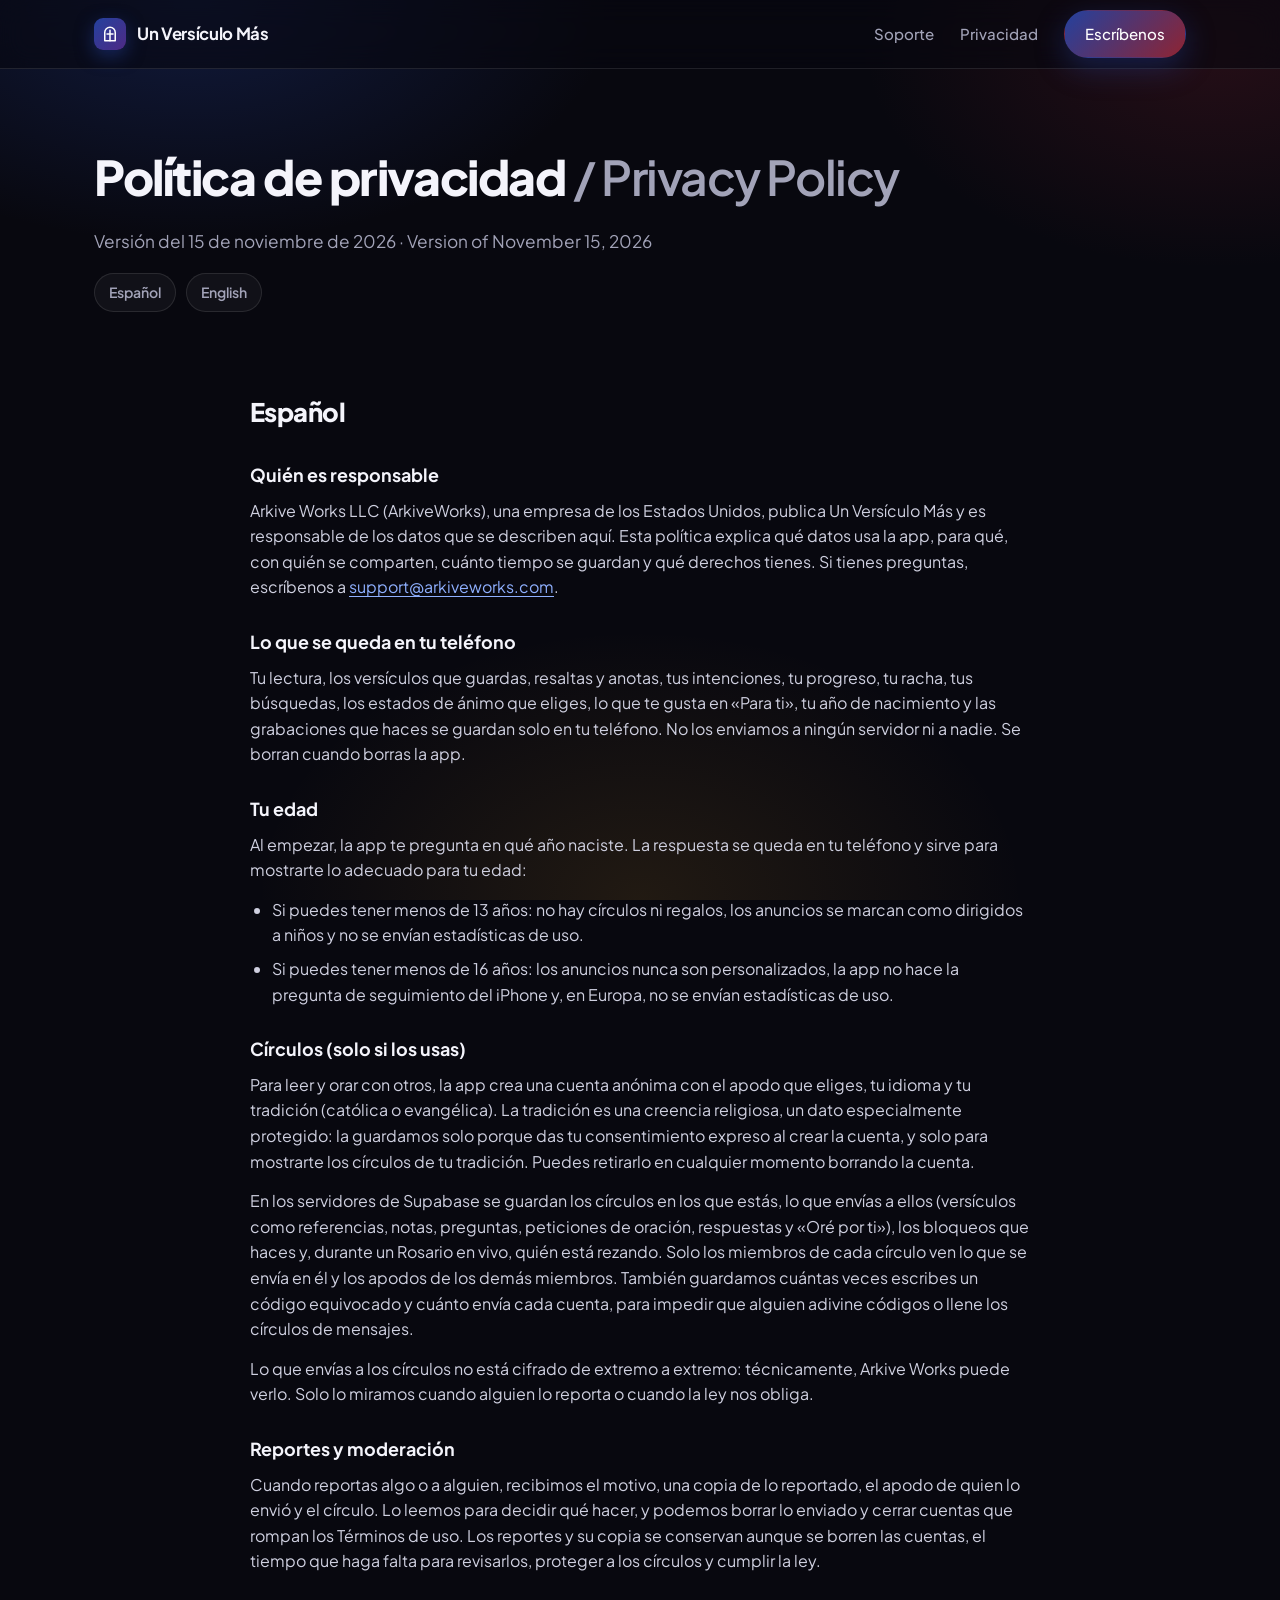
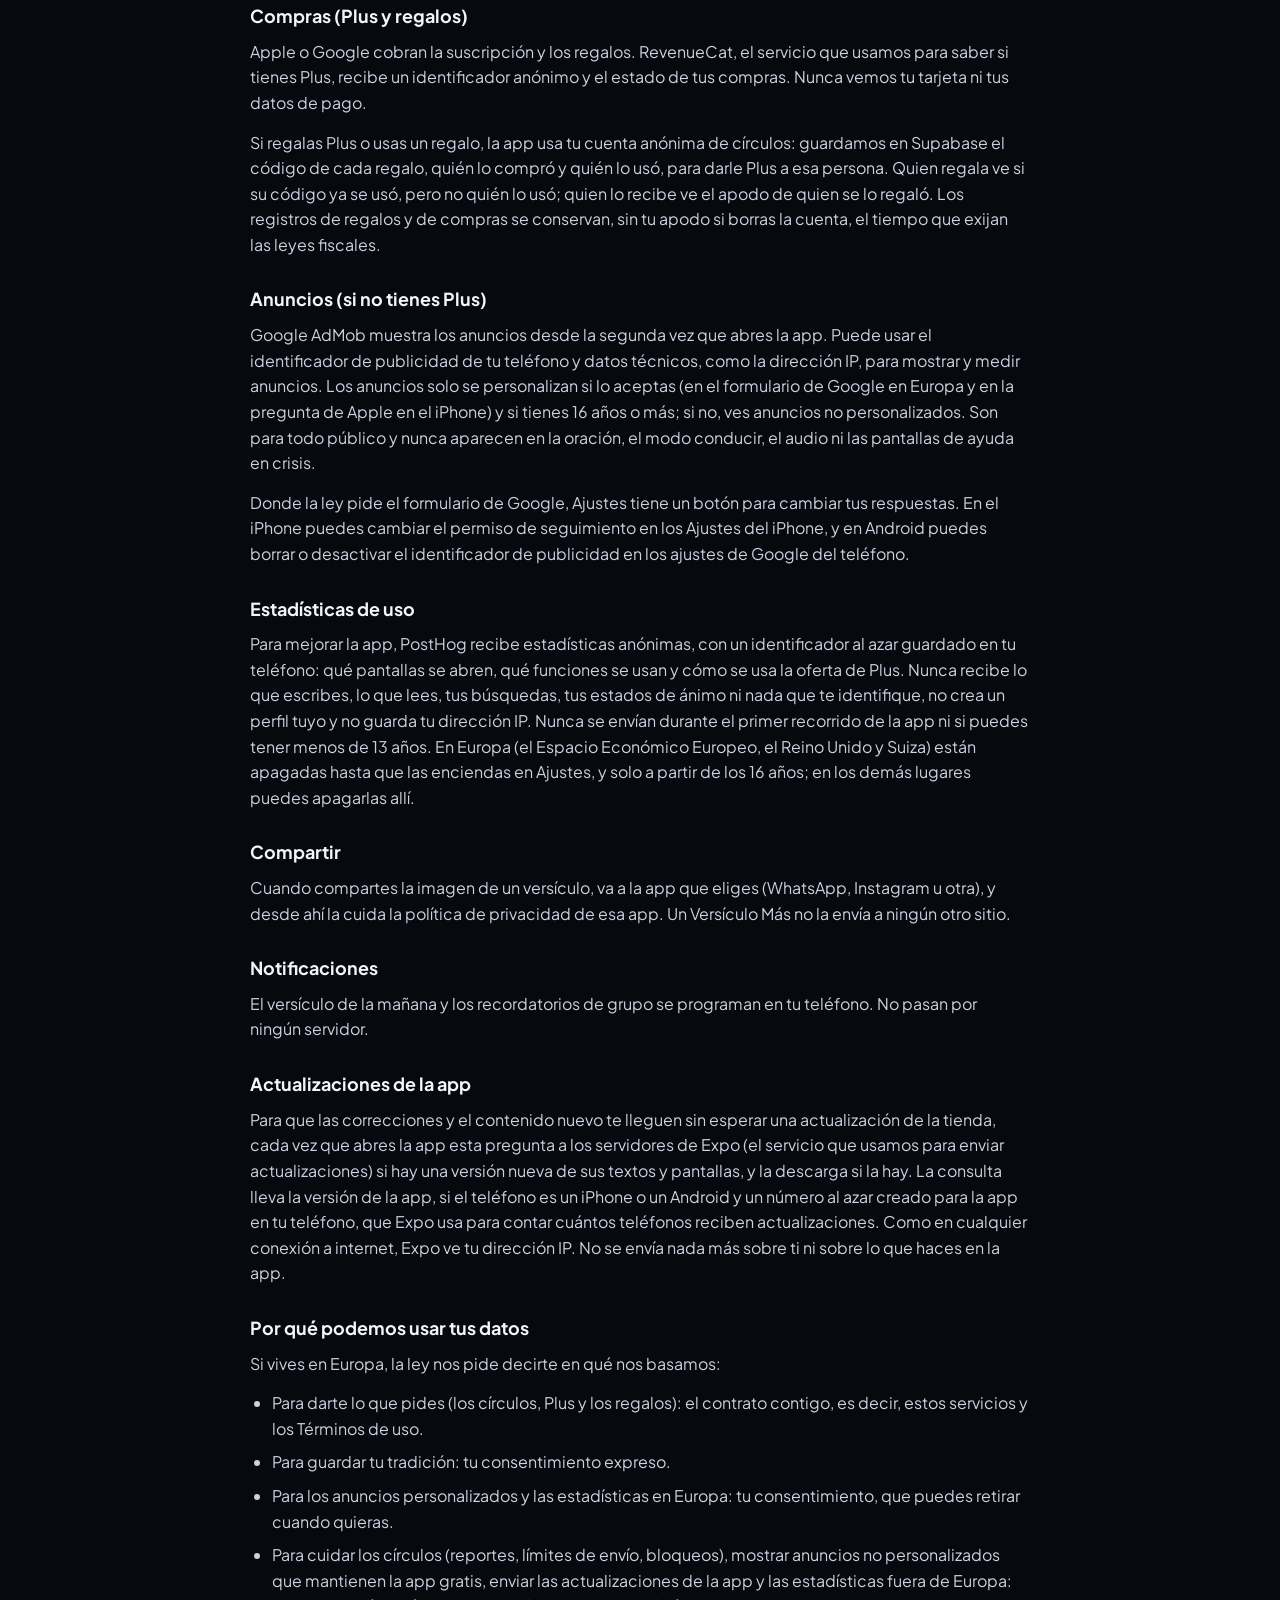
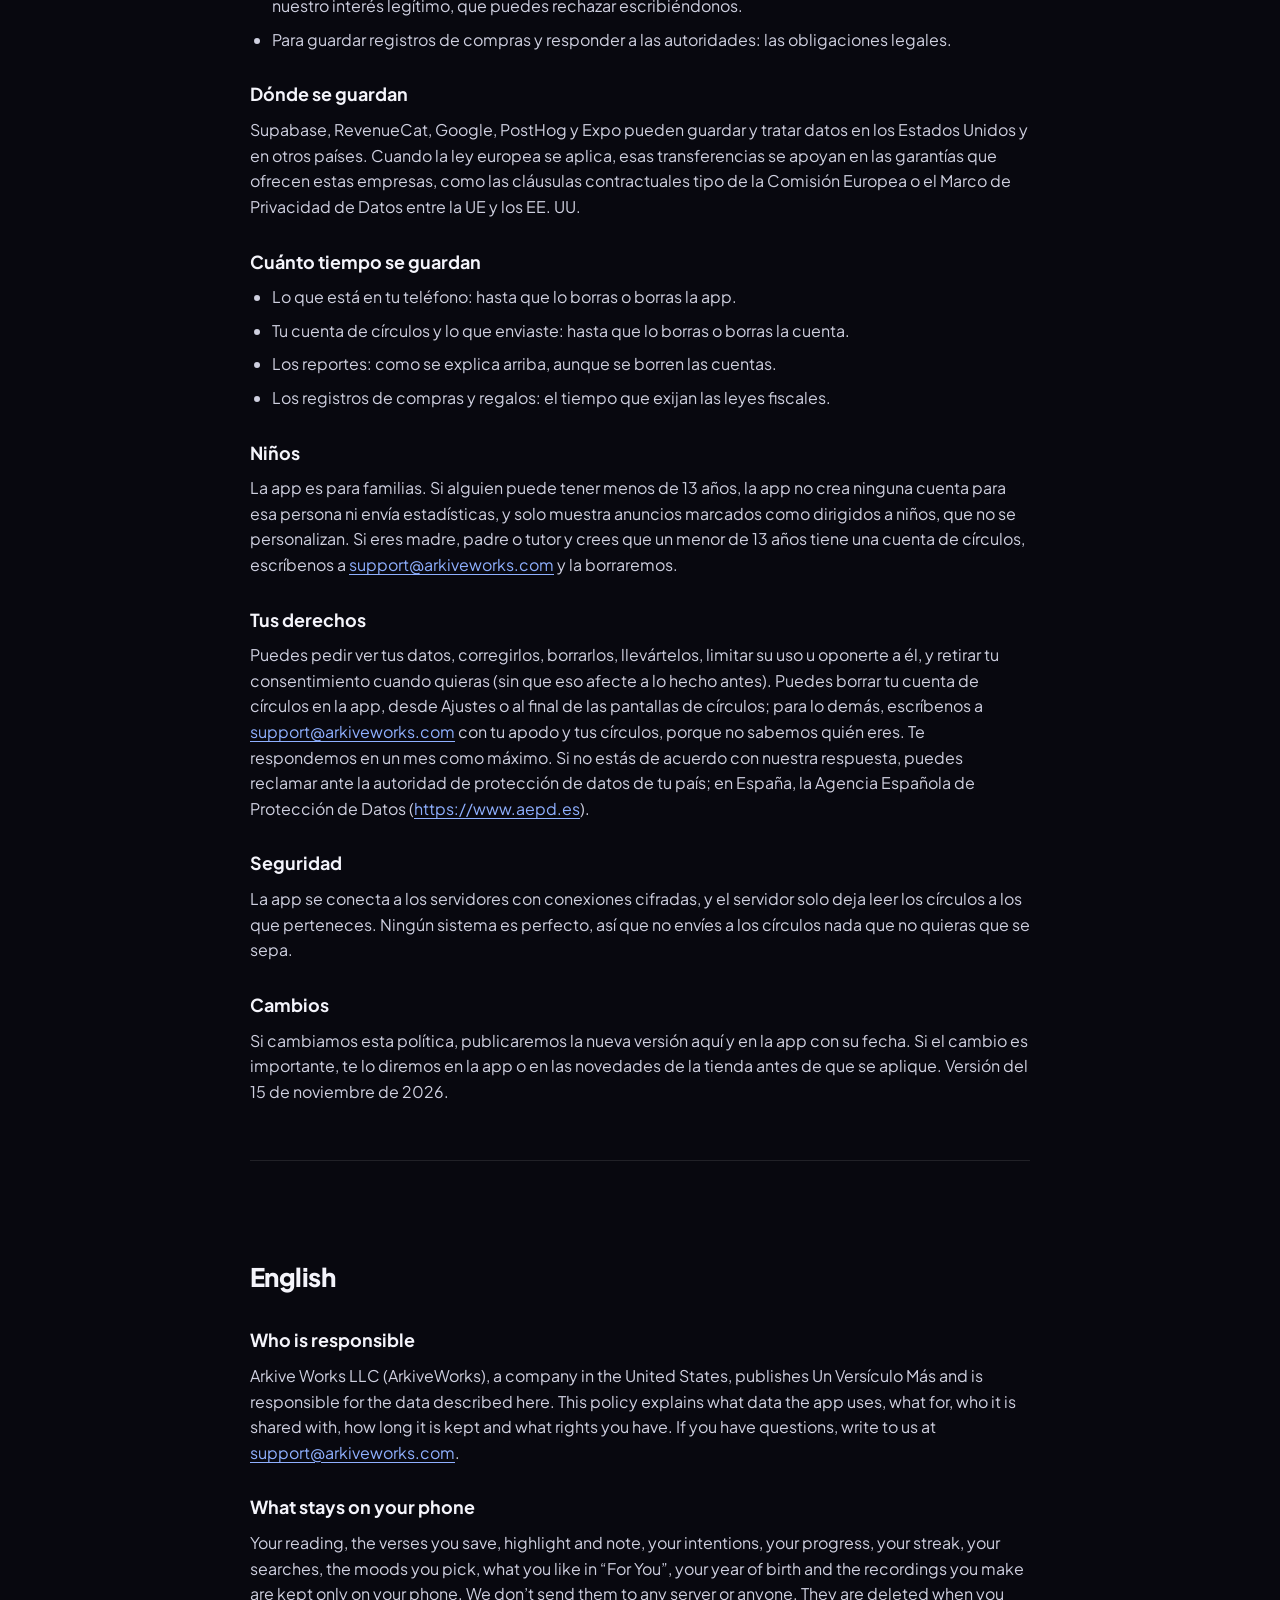
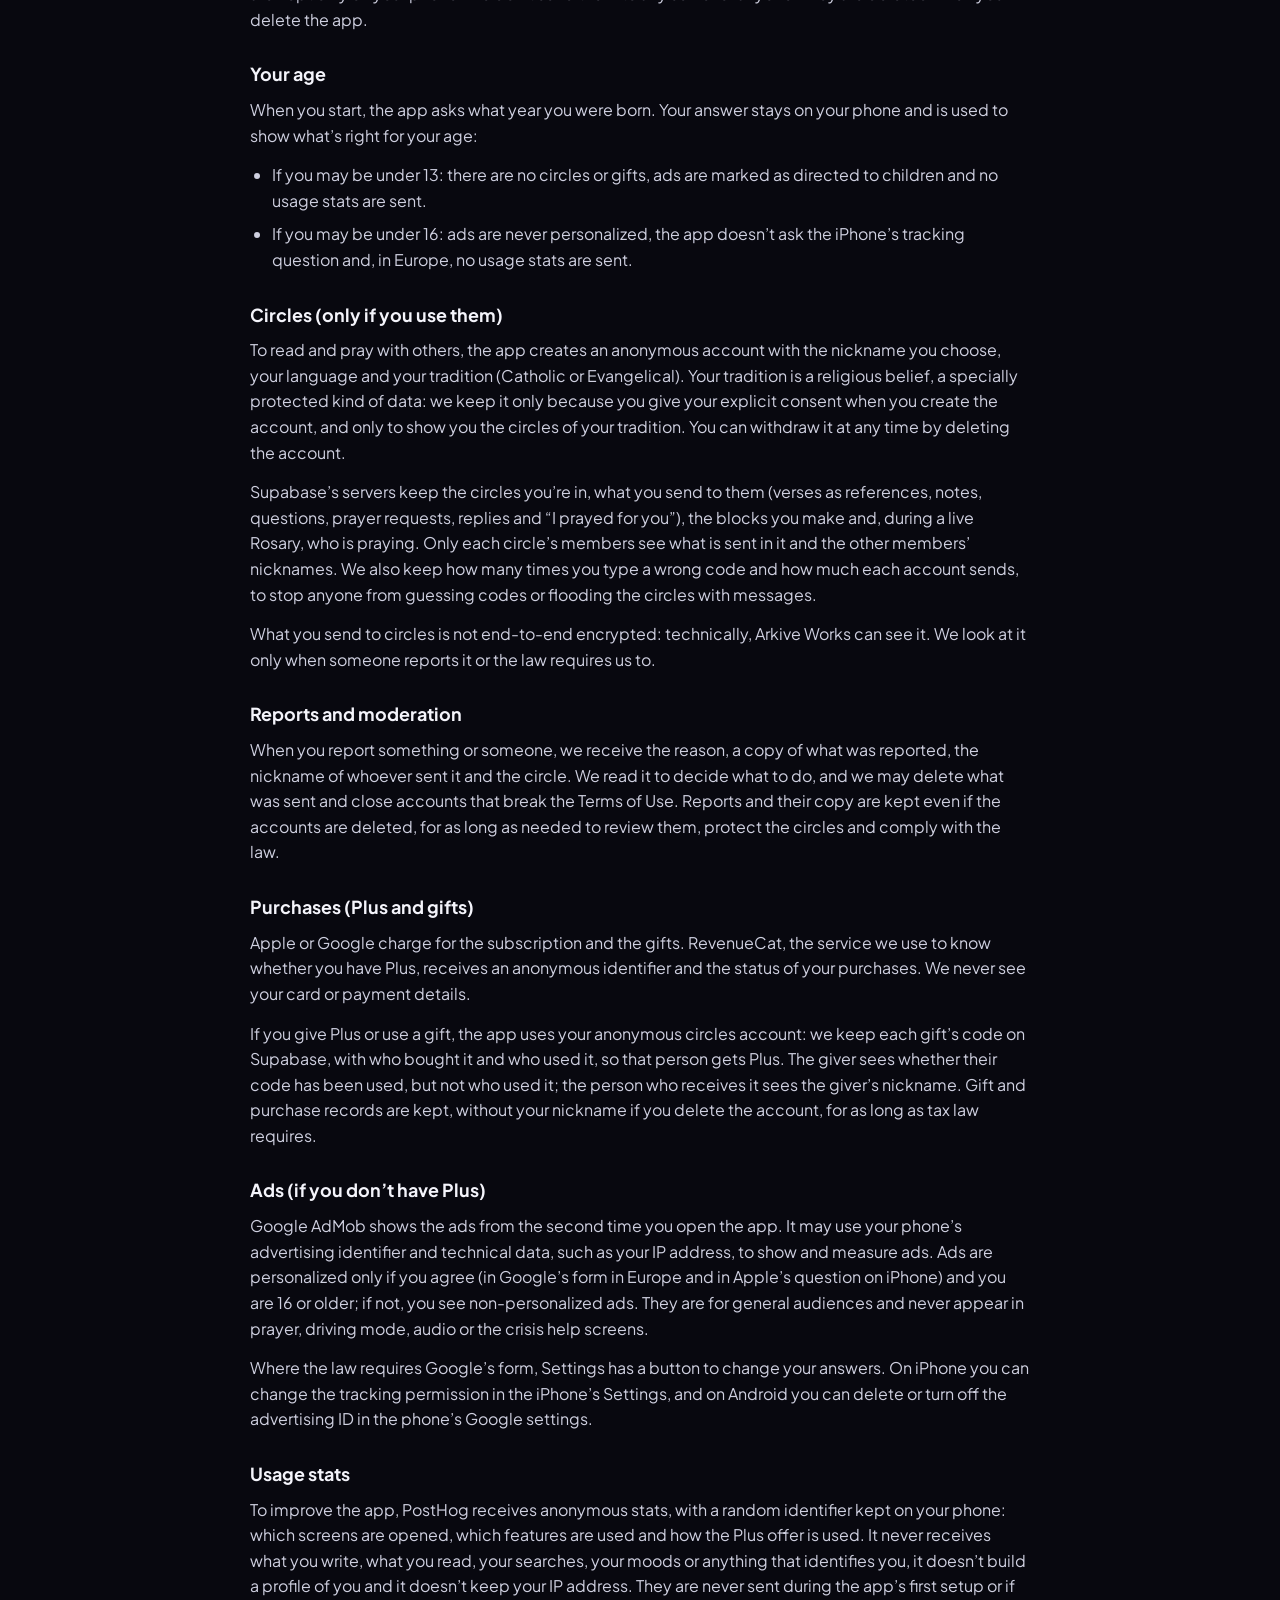
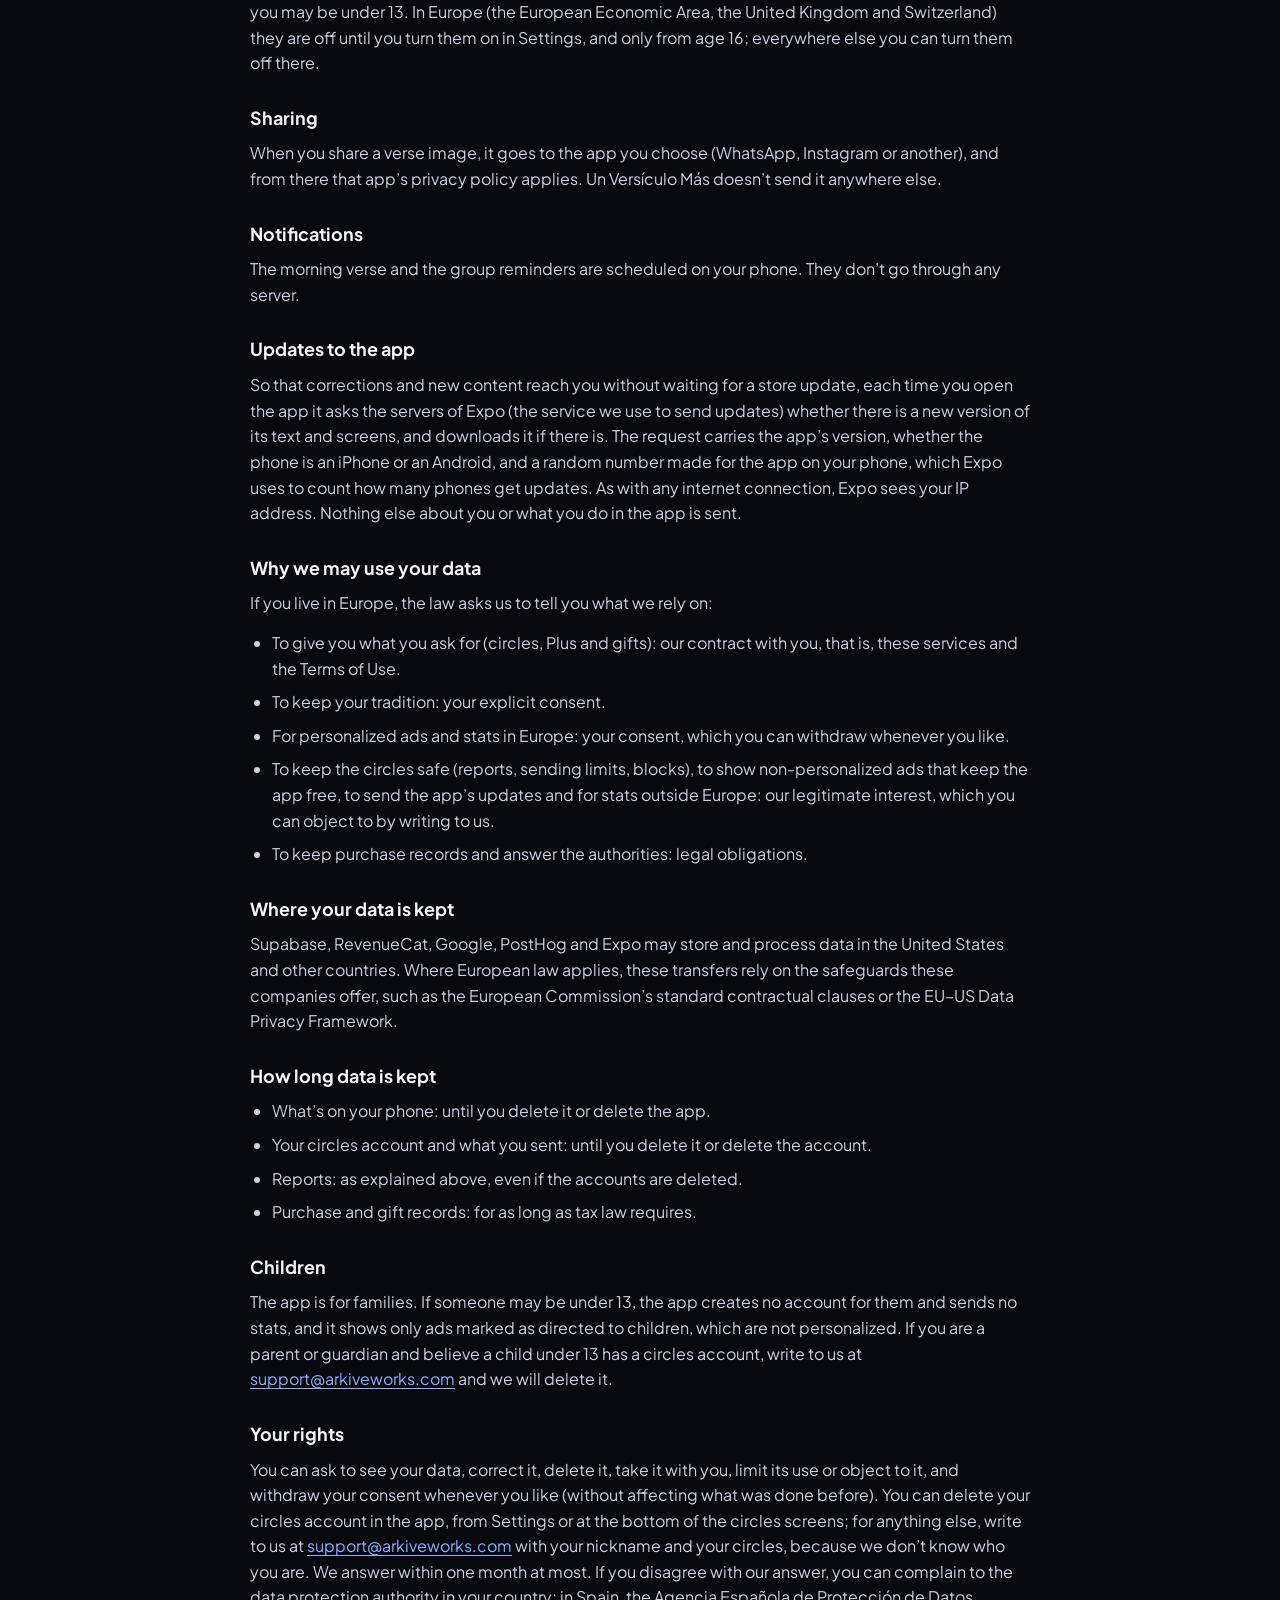
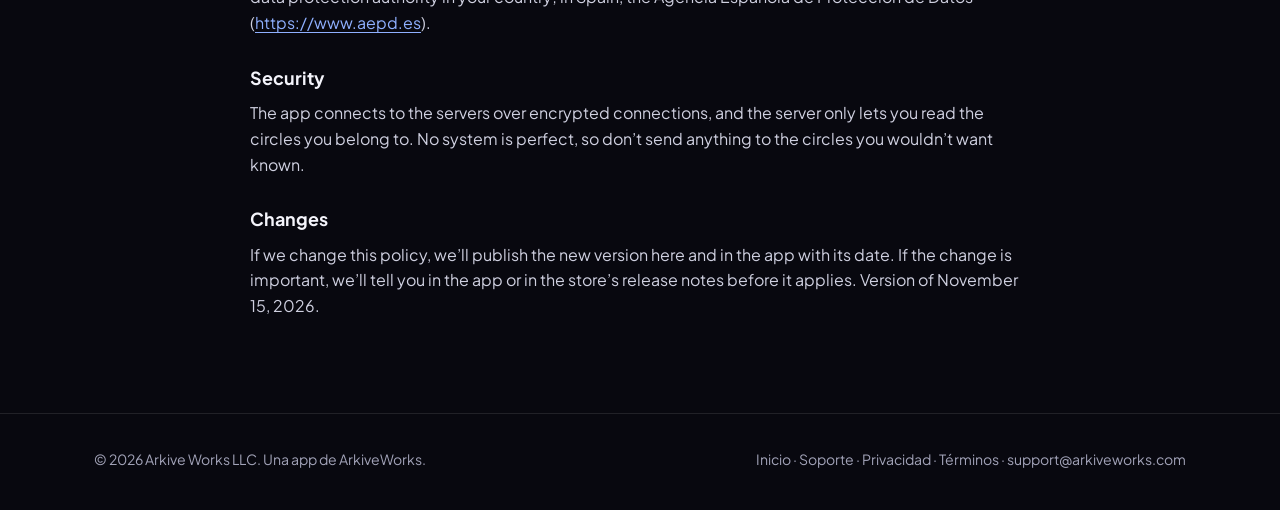
==== biblia/privacy.html @ 76f2a045 "Add the app's privacy policy, terms of use and support pages Co-Authored-By: Claude Opus 5.5 <norepl" ====
<!DOCTYPE html>
<!-- Made by `npm run legal` from content/privacy.json: change that file, not this one. -->
<html lang="es">
<head>
<meta charset="UTF-8">
<meta name="viewport" content="width=device-width, initial-scale=1.0">
<title>Política de privacidad — Un Versículo Más</title>
<meta name="description" content="Política de privacidad de Un Versículo Más / Privacy Policy for Un Versículo Más.">
<link rel="stylesheet" href="style.css">
</head>
<body>
<nav class="nav">
  <div class="container nav-inner">
    <a class="brand" href="index.html"><span class="logo"><svg viewBox="0 0 24 24" fill="none" stroke="#fff" stroke-width="2" stroke-linecap="round" stroke-linejoin="round" aria-hidden="true"><path d="M5 21V10a7 7 0 0 1 14 0v11z"/><path d="M12 7v14M8 12h8"/></svg></span> Un Versículo Más</a>
    <div class="nav-links">
      <a href="support.html">Soporte</a>
      <a href="privacy.html">Privacidad</a>
      <a class="btn btn-primary" href="mailto:support@arkiveworks.com">Escríbenos</a>
    </div>
  </div>
</nav>

<header class="page-hero">
  <div class="container">
    <h1>Política de privacidad <span style="color:var(--muted);font-weight:600" lang="en">/ Privacy Policy</span></h1>
    <p>Versión del 15 de noviembre de 2026 · <span lang="en">Version of November 15, 2026</span></p>
    <div class="lang-switch"><a href="#es">Español</a><a href="#en">English</a></div>
  </div>
</header>

<main class="container">
  <article class="prose" lang="es">
    <h2 id="es">Español</h2>

    <h3>Quién es responsable</h3>
    <p>Arkive Works LLC (ArkiveWorks), una empresa de los Estados Unidos, publica Un Versículo Más y es responsable de los datos que se describen aquí. Esta política explica qué datos usa la app, para qué, con quién se comparten, cuánto tiempo se guardan y qué derechos tienes. Si tienes preguntas, escríbenos a <a href="mailto:support@arkiveworks.com">support@arkiveworks.com</a>.</p>

    <h3>Lo que se queda en tu teléfono</h3>
    <p>Tu lectura, los versículos que guardas, resaltas y anotas, tus intenciones, tu progreso, tu racha, tus búsquedas, los estados de ánimo que eliges, lo que te gusta en «Para ti», tu año de nacimiento y las grabaciones que haces se guardan solo en tu teléfono. No los enviamos a ningún servidor ni a nadie. Se borran cuando borras la app.</p>

    <h3>Tu edad</h3>
    <p>Al empezar, la app te pregunta en qué año naciste. La respuesta se queda en tu teléfono y sirve para mostrarte lo adecuado para tu edad:</p>
    <ul>
      <li>Si puedes tener menos de 13 años: no hay círculos ni regalos, los anuncios se marcan como dirigidos a niños y no se envían estadísticas de uso.</li>
      <li>Si puedes tener menos de 16 años: los anuncios nunca son personalizados, la app no hace la pregunta de seguimiento del iPhone y, en Europa, no se envían estadísticas de uso.</li>
    </ul>

    <h3>Círculos (solo si los usas)</h3>
    <p>Para leer y orar con otros, la app crea una cuenta anónima con el apodo que eliges, tu idioma y tu tradición (católica o evangélica). La tradición es una creencia religiosa, un dato especialmente protegido: la guardamos solo porque das tu consentimiento expreso al crear la cuenta, y solo para mostrarte los círculos de tu tradición. Puedes retirarlo en cualquier momento borrando la cuenta.</p>
    <p>En los servidores de Supabase se guardan los círculos en los que estás, lo que envías a ellos (versículos como referencias, notas, preguntas, peticiones de oración, respuestas y «Oré por ti»), los bloqueos que haces y, durante un Rosario en vivo, quién está rezando. Solo los miembros de cada círculo ven lo que se envía en él y los apodos de los demás miembros. También guardamos cuántas veces escribes un código equivocado y cuánto envía cada cuenta, para impedir que alguien adivine códigos o llene los círculos de mensajes.</p>
    <p>Lo que envías a los círculos no está cifrado de extremo a extremo: técnicamente, Arkive Works puede verlo. Solo lo miramos cuando alguien lo reporta o cuando la ley nos obliga.</p>

    <h3>Reportes y moderación</h3>
    <p>Cuando reportas algo o a alguien, recibimos el motivo, una copia de lo reportado, el apodo de quien lo envió y el círculo. Lo leemos para decidir qué hacer, y podemos borrar lo enviado y cerrar cuentas que rompan los Términos de uso. Los reportes y su copia se conservan aunque se borren las cuentas, el tiempo que haga falta para revisarlos, proteger a los círculos y cumplir la ley.</p>

    <h3>Compras (Plus y regalos)</h3>
    <p>Apple o Google cobran la suscripción y los regalos. RevenueCat, el servicio que usamos para saber si tienes Plus, recibe un identificador anónimo y el estado de tus compras. Nunca vemos tu tarjeta ni tus datos de pago.</p>
    <p>Si regalas Plus o usas un regalo, la app usa tu cuenta anónima de círculos: guardamos en Supabase el código de cada regalo, quién lo compró y quién lo usó, para darle Plus a esa persona. Quien regala ve si su código ya se usó, pero no quién lo usó; quien lo recibe ve el apodo de quien se lo regaló. Los registros de regalos y de compras se conservan, sin tu apodo si borras la cuenta, el tiempo que exijan las leyes fiscales.</p>

    <h3>Anuncios (si no tienes Plus)</h3>
    <p>Google AdMob muestra los anuncios desde la segunda vez que abres la app. Puede usar el identificador de publicidad de tu teléfono y datos técnicos, como la dirección IP, para mostrar y medir anuncios. Los anuncios solo se personalizan si lo aceptas (en el formulario de Google en Europa y en la pregunta de Apple en el iPhone) y si tienes 16 años o más; si no, ves anuncios no personalizados. Son para todo público y nunca aparecen en la oración, el modo conducir, el audio ni las pantallas de ayuda en crisis.</p>
    <p>Donde la ley pide el formulario de Google, Ajustes tiene un botón para cambiar tus respuestas. En el iPhone puedes cambiar el permiso de seguimiento en los Ajustes del iPhone, y en Android puedes borrar o desactivar el identificador de publicidad en los ajustes de Google del teléfono.</p>

    <h3>Estadísticas de uso</h3>
    <p>Para mejorar la app, PostHog recibe estadísticas anónimas, con un identificador al azar guardado en tu teléfono: qué pantallas se abren, qué funciones se usan y cómo se usa la oferta de Plus. Nunca recibe lo que escribes, lo que lees, tus búsquedas, tus estados de ánimo ni nada que te identifique, no crea un perfil tuyo y no guarda tu dirección IP. Nunca se envían durante el primer recorrido de la app ni si puedes tener menos de 13 años. En Europa (el Espacio Económico Europeo, el Reino Unido y Suiza) están apagadas hasta que las enciendas en Ajustes, y solo a partir de los 16 años; en los demás lugares puedes apagarlas allí.</p>

    <h3>Compartir</h3>
    <p>Cuando compartes la imagen de un versículo, va a la app que eliges (WhatsApp, Instagram u otra), y desde ahí la cuida la política de privacidad de esa app. Un Versículo Más no la envía a ningún otro sitio.</p>

    <h3>Notificaciones</h3>
    <p>El versículo de la mañana y los recordatorios de grupo se programan en tu teléfono. No pasan por ningún servidor.</p>

    <h3>Actualizaciones de la app</h3>
    <p>Para que las correcciones y el contenido nuevo te lleguen sin esperar una actualización de la tienda, cada vez que abres la app esta pregunta a los servidores de Expo (el servicio que usamos para enviar actualizaciones) si hay una versión nueva de sus textos y pantallas, y la descarga si la hay. La consulta lleva la versión de la app, si el teléfono es un iPhone o un Android y un número al azar creado para la app en tu teléfono, que Expo usa para contar cuántos teléfonos reciben actualizaciones. Como en cualquier conexión a internet, Expo ve tu dirección IP. No se envía nada más sobre ti ni sobre lo que haces en la app.</p>

    <h3>Por qué podemos usar tus datos</h3>
    <p>Si vives en Europa, la ley nos pide decirte en qué nos basamos:</p>
    <ul>
      <li>Para darte lo que pides (los círculos, Plus y los regalos): el contrato contigo, es decir, estos servicios y los Términos de uso.</li>
      <li>Para guardar tu tradición: tu consentimiento expreso.</li>
      <li>Para los anuncios personalizados y las estadísticas en Europa: tu consentimiento, que puedes retirar cuando quieras.</li>
      <li>Para cuidar los círculos (reportes, límites de envío, bloqueos), mostrar anuncios no personalizados que mantienen la app gratis, enviar las actualizaciones de la app y las estadísticas fuera de Europa: nuestro interés legítimo, que puedes rechazar escribiéndonos.</li>
      <li>Para guardar registros de compras y responder a las autoridades: las obligaciones legales.</li>
    </ul>

    <h3>Dónde se guardan</h3>
    <p>Supabase, RevenueCat, Google, PostHog y Expo pueden guardar y tratar datos en los Estados Unidos y en otros países. Cuando la ley europea se aplica, esas transferencias se apoyan en las garantías que ofrecen estas empresas, como las cláusulas contractuales tipo de la Comisión Europea o el Marco de Privacidad de Datos entre la UE y los EE. UU.</p>

    <h3>Cuánto tiempo se guardan</h3>
    <ul>
      <li>Lo que está en tu teléfono: hasta que lo borras o borras la app.</li>
      <li>Tu cuenta de círculos y lo que enviaste: hasta que lo borras o borras la cuenta.</li>
      <li>Los reportes: como se explica arriba, aunque se borren las cuentas.</li>
      <li>Los registros de compras y regalos: el tiempo que exijan las leyes fiscales.</li>
    </ul>

    <h3>Niños</h3>
    <p>La app es para familias. Si alguien puede tener menos de 13 años, la app no crea ninguna cuenta para esa persona ni envía estadísticas, y solo muestra anuncios marcados como dirigidos a niños, que no se personalizan. Si eres madre, padre o tutor y crees que un menor de 13 años tiene una cuenta de círculos, escríbenos a <a href="mailto:support@arkiveworks.com">support@arkiveworks.com</a> y la borraremos.</p>

    <h3>Tus derechos</h3>
    <p>Puedes pedir ver tus datos, corregirlos, borrarlos, llevártelos, limitar su uso u oponerte a él, y retirar tu consentimiento cuando quieras (sin que eso afecte a lo hecho antes). Puedes borrar tu cuenta de círculos en la app, desde Ajustes o al final de las pantallas de círculos; para lo demás, escríbenos a <a href="mailto:support@arkiveworks.com">support@arkiveworks.com</a> con tu apodo y tus círculos, porque no sabemos quién eres. Te respondemos en un mes como máximo. Si no estás de acuerdo con nuestra respuesta, puedes reclamar ante la autoridad de protección de datos de tu país; en España, la Agencia Española de Protección de Datos (<a href="https://www.aepd.es">https://www.aepd.es</a>).</p>

    <h3>Seguridad</h3>
    <p>La app se conecta a los servidores con conexiones cifradas, y el servidor solo deja leer los círculos a los que perteneces. Ningún sistema es perfecto, así que no envíes a los círculos nada que no quieras que se sepa.</p>

    <h3>Cambios</h3>
    <p>Si cambiamos esta política, publicaremos la nueva versión aquí y en la app con su fecha. Si el cambio es importante, te lo diremos en la app o en las novedades de la tienda antes de que se aplique. Versión del 15 de noviembre de 2026.</p>

    <hr class="split">
  </article>

  <article class="prose" lang="en">
    <h2 id="en">English</h2>

    <h3>Who is responsible</h3>
    <p>Arkive Works LLC (ArkiveWorks), a company in the United States, publishes Un Versículo Más and is responsible for the data described here. This policy explains what data the app uses, what for, who it is shared with, how long it is kept and what rights you have. If you have questions, write to us at <a href="mailto:support@arkiveworks.com">support@arkiveworks.com</a>.</p>

    <h3>What stays on your phone</h3>
    <p>Your reading, the verses you save, highlight and note, your intentions, your progress, your streak, your searches, the moods you pick, what you like in “For You”, your year of birth and the recordings you make are kept only on your phone. We don’t send them to any server or anyone. They are deleted when you delete the app.</p>

    <h3>Your age</h3>
    <p>When you start, the app asks what year you were born. Your answer stays on your phone and is used to show what’s right for your age:</p>
    <ul>
      <li>If you may be under 13: there are no circles or gifts, ads are marked as directed to children and no usage stats are sent.</li>
      <li>If you may be under 16: ads are never personalized, the app doesn’t ask the iPhone’s tracking question and, in Europe, no usage stats are sent.</li>
    </ul>

    <h3>Circles (only if you use them)</h3>
    <p>To read and pray with others, the app creates an anonymous account with the nickname you choose, your language and your tradition (Catholic or Evangelical). Your tradition is a religious belief, a specially protected kind of data: we keep it only because you give your explicit consent when you create the account, and only to show you the circles of your tradition. You can withdraw it at any time by deleting the account.</p>
    <p>Supabase’s servers keep the circles you’re in, what you send to them (verses as references, notes, questions, prayer requests, replies and “I prayed for you”), the blocks you make and, during a live Rosary, who is praying. Only each circle’s members see what is sent in it and the other members’ nicknames. We also keep how many times you type a wrong code and how much each account sends, to stop anyone from guessing codes or flooding the circles with messages.</p>
    <p>What you send to circles is not end-to-end encrypted: technically, Arkive Works can see it. We look at it only when someone reports it or the law requires us to.</p>

    <h3>Reports and moderation</h3>
    <p>When you report something or someone, we receive the reason, a copy of what was reported, the nickname of whoever sent it and the circle. We read it to decide what to do, and we may delete what was sent and close accounts that break the Terms of Use. Reports and their copy are kept even if the accounts are deleted, for as long as needed to review them, protect the circles and comply with the law.</p>

    <h3>Purchases (Plus and gifts)</h3>
    <p>Apple or Google charge for the subscription and the gifts. RevenueCat, the service we use to know whether you have Plus, receives an anonymous identifier and the status of your purchases. We never see your card or payment details.</p>
    <p>If you give Plus or use a gift, the app uses your anonymous circles account: we keep each gift’s code on Supabase, with who bought it and who used it, so that person gets Plus. The giver sees whether their code has been used, but not who used it; the person who receives it sees the giver’s nickname. Gift and purchase records are kept, without your nickname if you delete the account, for as long as tax law requires.</p>

    <h3>Ads (if you don’t have Plus)</h3>
    <p>Google AdMob shows the ads from the second time you open the app. It may use your phone’s advertising identifier and technical data, such as your IP address, to show and measure ads. Ads are personalized only if you agree (in Google’s form in Europe and in Apple’s question on iPhone) and you are 16 or older; if not, you see non-personalized ads. They are for general audiences and never appear in prayer, driving mode, audio or the crisis help screens.</p>
    <p>Where the law requires Google’s form, Settings has a button to change your answers. On iPhone you can change the tracking permission in the iPhone’s Settings, and on Android you can delete or turn off the advertising ID in the phone’s Google settings.</p>

    <h3>Usage stats</h3>
    <p>To improve the app, PostHog receives anonymous stats, with a random identifier kept on your phone: which screens are opened, which features are used and how the Plus offer is used. It never receives what you write, what you read, your searches, your moods or anything that identifies you, it doesn’t build a profile of you and it doesn’t keep your IP address. They are never sent during the app’s first setup or if you may be under 13. In Europe (the European Economic Area, the United Kingdom and Switzerland) they are off until you turn them on in Settings, and only from age 16; everywhere else you can turn them off there.</p>

    <h3>Sharing</h3>
    <p>When you share a verse image, it goes to the app you choose (WhatsApp, Instagram or another), and from there that app’s privacy policy applies. Un Versículo Más doesn’t send it anywhere else.</p>

    <h3>Notifications</h3>
    <p>The morning verse and the group reminders are scheduled on your phone. They don’t go through any server.</p>

    <h3>Updates to the app</h3>
    <p>So that corrections and new content reach you without waiting for a store update, each time you open the app it asks the servers of Expo (the service we use to send updates) whether there is a new version of its text and screens, and downloads it if there is. The request carries the app’s version, whether the phone is an iPhone or an Android, and a random number made for the app on your phone, which Expo uses to count how many phones get updates. As with any internet connection, Expo sees your IP address. Nothing else about you or what you do in the app is sent.</p>

    <h3>Why we may use your data</h3>
    <p>If you live in Europe, the law asks us to tell you what we rely on:</p>
    <ul>
      <li>To give you what you ask for (circles, Plus and gifts): our contract with you, that is, these services and the Terms of Use.</li>
      <li>To keep your tradition: your explicit consent.</li>
      <li>For personalized ads and stats in Europe: your consent, which you can withdraw whenever you like.</li>
      <li>To keep the circles safe (reports, sending limits, blocks), to show non-personalized ads that keep the app free, to send the app’s updates and for stats outside Europe: our legitimate interest, which you can object to by writing to us.</li>
      <li>To keep purchase records and answer the authorities: legal obligations.</li>
    </ul>

    <h3>Where your data is kept</h3>
    <p>Supabase, RevenueCat, Google, PostHog and Expo may store and process data in the United States and other countries. Where European law applies, these transfers rely on the safeguards these companies offer, such as the European Commission’s standard contractual clauses or the EU–US Data Privacy Framework.</p>

    <h3>How long data is kept</h3>
    <ul>
      <li>What’s on your phone: until you delete it or delete the app.</li>
      <li>Your circles account and what you sent: until you delete it or delete the account.</li>
      <li>Reports: as explained above, even if the accounts are deleted.</li>
      <li>Purchase and gift records: for as long as tax law requires.</li>
    </ul>

    <h3>Children</h3>
    <p>The app is for families. If someone may be under 13, the app creates no account for them and sends no stats, and it shows only ads marked as directed to children, which are not personalized. If you are a parent or guardian and believe a child under 13 has a circles account, write to us at <a href="mailto:support@arkiveworks.com">support@arkiveworks.com</a> and we will delete it.</p>

    <h3>Your rights</h3>
    <p>You can ask to see your data, correct it, delete it, take it with you, limit its use or object to it, and withdraw your consent whenever you like (without affecting what was done before). You can delete your circles account in the app, from Settings or at the bottom of the circles screens; for anything else, write to us at <a href="mailto:support@arkiveworks.com">support@arkiveworks.com</a> with your nickname and your circles, because we don’t know who you are. We answer within one month at most. If you disagree with our answer, you can complain to the data protection authority in your country; in Spain, the Agencia Española de Protección de Datos (<a href="https://www.aepd.es">https://www.aepd.es</a>).</p>

    <h3>Security</h3>
    <p>The app connects to the servers over encrypted connections, and the server only lets you read the circles you belong to. No system is perfect, so don’t send anything to the circles you wouldn’t want known.</p>

    <h3>Changes</h3>
    <p>If we change this policy, we’ll publish the new version here and in the app with its date. If the change is important, we’ll tell you in the app or in the store’s release notes before it applies. Version of November 15, 2026.</p>
  </article>
</main>

<footer>
  <div class="container footer-bottom">
    <span>© 2026 Arkive Works LLC. Una app de <a href="../index.html">ArkiveWorks</a>.</span>
    <span><a href="index.html">Inicio</a> · <a href="support.html">Soporte</a> · <a href="privacy.html">Privacidad</a> · <a href="terms.html">Términos</a> · <a href="mailto:support@arkiveworks.com">support@arkiveworks.com</a></span>
  </div>
</footer>
</body>
</html>
---- biblia/style.css ----
/* ArkiveWorks shared styles (from arkiveworks.com), with this app's jewel colors. */
/* The app's own interface font, served from this site (nothing loads from Google): Plus Jakarta Sans,
   SIL Open Font License 1.1 (fonts/OFL.txt), the files from the npm package @expo-google-fonts/plus-jakarta-sans. */
@font-face{font-family:"Plus Jakarta Sans";font-weight:400;font-style:normal;font-display:swap;src:url("fonts/PlusJakartaSans_400Regular.ttf") format("truetype")}
@font-face{font-family:"Plus Jakarta Sans";font-weight:500;font-style:normal;font-display:swap;src:url("fonts/PlusJakartaSans_500Medium.ttf") format("truetype")}
@font-face{font-family:"Plus Jakarta Sans";font-weight:600;font-style:normal;font-display:swap;src:url("fonts/PlusJakartaSans_600SemiBold.ttf") format("truetype")}
@font-face{font-family:"Plus Jakarta Sans";font-weight:700;font-style:normal;font-display:swap;src:url("fonts/PlusJakartaSans_700Bold.ttf") format("truetype")}
@font-face{font-family:"Plus Jakarta Sans";font-weight:800;font-style:normal;font-display:swap;src:url("fonts/PlusJakartaSans_800ExtraBold.ttf") format("truetype")}
:root{
  --bg:#08080f; --bg-soft:#0f0f1c;
  --surface:rgba(255,255,255,.04); --surface-2:rgba(255,255,255,.07);
  --border:rgba(255,255,255,.10);
  --text:#f4f4fb; --muted:#a2a3b8;
  --sapphire:#24419E; --ruby:#8E2433; --emerald:#0F5C47; --violet:#4E2A85; --amber:#D99A2B;
  --link:#8fb0ff;
  --radius:18px; --maxw:1140px;
  --font:"Plus Jakarta Sans",-apple-system,BlinkMacSystemFont,"Segoe UI",Roboto,Helvetica,Arial,sans-serif;
}
*{box-sizing:border-box;margin:0;padding:0}
html{scroll-behavior:smooth}
body{font-family:var(--font);background:var(--bg);color:var(--text);line-height:1.6;-webkit-font-smoothing:antialiased;overflow-x:hidden}
body::before{content:"";position:fixed;inset:0;z-index:-1;background:
  radial-gradient(55% 45% at 15% 0%,rgba(36,65,158,.32),transparent 60%),
  radial-gradient(50% 45% at 95% 5%,rgba(142,36,51,.22),transparent 55%),
  radial-gradient(50% 50% at 50% 100%,rgba(217,154,43,.12),transparent 60%),var(--bg)}
a{color:inherit;text-decoration:none}
.container{width:100%;max-width:var(--maxw);margin:0 auto;padding:0 24px}
.nav{position:sticky;top:0;z-index:50;backdrop-filter:blur(14px);background:rgba(8,8,15,.6);border-bottom:1px solid var(--border)}
.nav-inner{display:flex;align-items:center;justify-content:space-between;height:68px;gap:16px}
.brand{display:flex;align-items:center;gap:11px;font-weight:700;letter-spacing:-.02em;font-size:1.05rem}
.logo{width:32px;height:32px;border-radius:9px;display:grid;place-items:center;background:linear-gradient(135deg,var(--sapphire),var(--violet));box-shadow:0 6px 18px rgba(36,65,158,.5)}
.logo svg{width:18px;height:18px}
.nav-links{display:flex;align-items:center;gap:26px}
.nav-links a{color:var(--muted);font-size:.94rem;font-weight:500;transition:color .2s}
.nav-links a:hover{color:var(--text)}
.btn{display:inline-flex;align-items:center;gap:9px;padding:11px 20px;border-radius:999px;font-weight:600;font-size:.94rem;border:1px solid transparent;transition:transform .18s ease,box-shadow .18s ease}
.btn-primary{background:linear-gradient(135deg,var(--sapphire),var(--ruby));color:#fff;box-shadow:0 10px 30px rgba(36,65,158,.4)}
.btn-primary:hover{transform:translateY(-2px)}
.nav-links .btn-primary{color:#fff}
.hero{padding:100px 0 70px;text-align:center}
.eyebrow{display:inline-flex;align-items:center;gap:8px;padding:7px 15px;border-radius:999px;border:1px solid var(--border);background:var(--surface);color:var(--muted);font-size:.82rem;font-weight:500;margin-bottom:26px}
.dot{width:7px;height:7px;border-radius:50%;background:var(--amber);box-shadow:0 0 12px var(--amber)}
h1.hero-title{font-size:clamp(2.4rem,6vw,4.2rem);line-height:1.05;letter-spacing:-.035em;font-weight:800;margin-bottom:22px}
.jewel-text{background:linear-gradient(120deg,#6f8cff 0%,#e0566b 45%,var(--amber) 100%);-webkit-background-clip:text;background-clip:text;color:transparent}
.lead{font-size:clamp(1.05rem,2vw,1.25rem);color:var(--muted);max-width:640px;margin:0 auto 14px}
.lead-en{font-size:1rem;color:#8f90a6;max-width:640px;margin:0 auto 34px;font-style:italic}
section{padding:60px 0}
.section-head{text-align:center;max-width:640px;margin:0 auto 46px}
.section-head h2{font-size:clamp(1.8rem,3.5vw,2.5rem);letter-spacing:-.03em;font-weight:800;margin-bottom:12px}
.section-head p{color:var(--muted)}
.grid{display:grid;gap:20px;grid-template-columns:repeat(3,1fr)}
.card{background:var(--surface);border:1px solid var(--border);border-radius:var(--radius);padding:28px}
.card .bar{height:4px;width:44px;border-radius:4px;margin-bottom:18px}
.card h3{font-size:1.15rem;font-weight:700;margin-bottom:8px}
.card p{color:var(--muted);font-size:.97rem}
.card p.en{color:#8f90a6;font-size:.9rem;margin-top:8px;font-style:italic}
.b-sapphire{background:var(--sapphire)}.b-ruby{background:var(--ruby)}.b-emerald{background:var(--emerald)}.b-violet{background:var(--violet)}.b-amber{background:var(--amber)}
.note{max-width:760px;margin:0 auto;text-align:center;color:var(--muted)}
.page-hero{padding:70px 0 24px}
.page-hero h1{font-size:clamp(2rem,4.5vw,3rem);letter-spacing:-.03em;font-weight:800;margin-bottom:12px}
.page-hero p{color:var(--muted);font-size:1.08rem;max-width:680px}
.lang-switch{display:flex;gap:10px;margin-top:18px;flex-wrap:wrap}
.lang-switch a{padding:7px 14px;border-radius:999px;border:1px solid var(--border);background:var(--surface);color:var(--muted);font-size:.88rem;font-weight:600}
.lang-switch a:hover{color:var(--text)}
.prose{max-width:780px;margin:0 auto;padding:10px 0 40px}
.prose h2{font-size:1.6rem;font-weight:800;margin:46px 0 10px;letter-spacing:-.02em;scroll-margin-top:90px}
.prose h3{font-size:1.12rem;font-weight:700;margin:28px 0 8px;scroll-margin-top:90px}
.prose p{color:#cfd0e0;margin-bottom:14px}
.prose ol,.prose ul{color:#cfd0e0;margin:0 0 16px 22px}
.prose li{margin-bottom:8px}
.prose a{color:var(--link);text-decoration:underline;text-underline-offset:3px}
.prose strong{color:var(--text)}
.info-card{background:var(--surface);border:1px solid var(--border);border-radius:var(--radius);padding:24px 26px;margin:22px 0}
.info-card .btn{margin-top:6px}
.faq-item{border-bottom:1px solid var(--border);padding:20px 0}
.faq-item h3{margin:0 0 8px}
.muted{color:var(--muted);font-size:.92rem}
hr.split{border:none;border-top:1px solid var(--border);margin:56px 0 0}
footer{border-top:1px solid var(--border);padding:34px 0 40px;margin-top:40px}
.footer-bottom{color:var(--muted);font-size:.88rem;display:flex;justify-content:space-between;flex-wrap:wrap;gap:10px}
.footer-bottom a:hover{color:var(--text)}
@media(max-width:900px){.grid{grid-template-columns:1fr 1fr}}
@media(max-width:680px){.nav-links a:not(.btn){display:none}.grid{grid-template-columns:1fr}.hero{padding:70px 0 50px}}
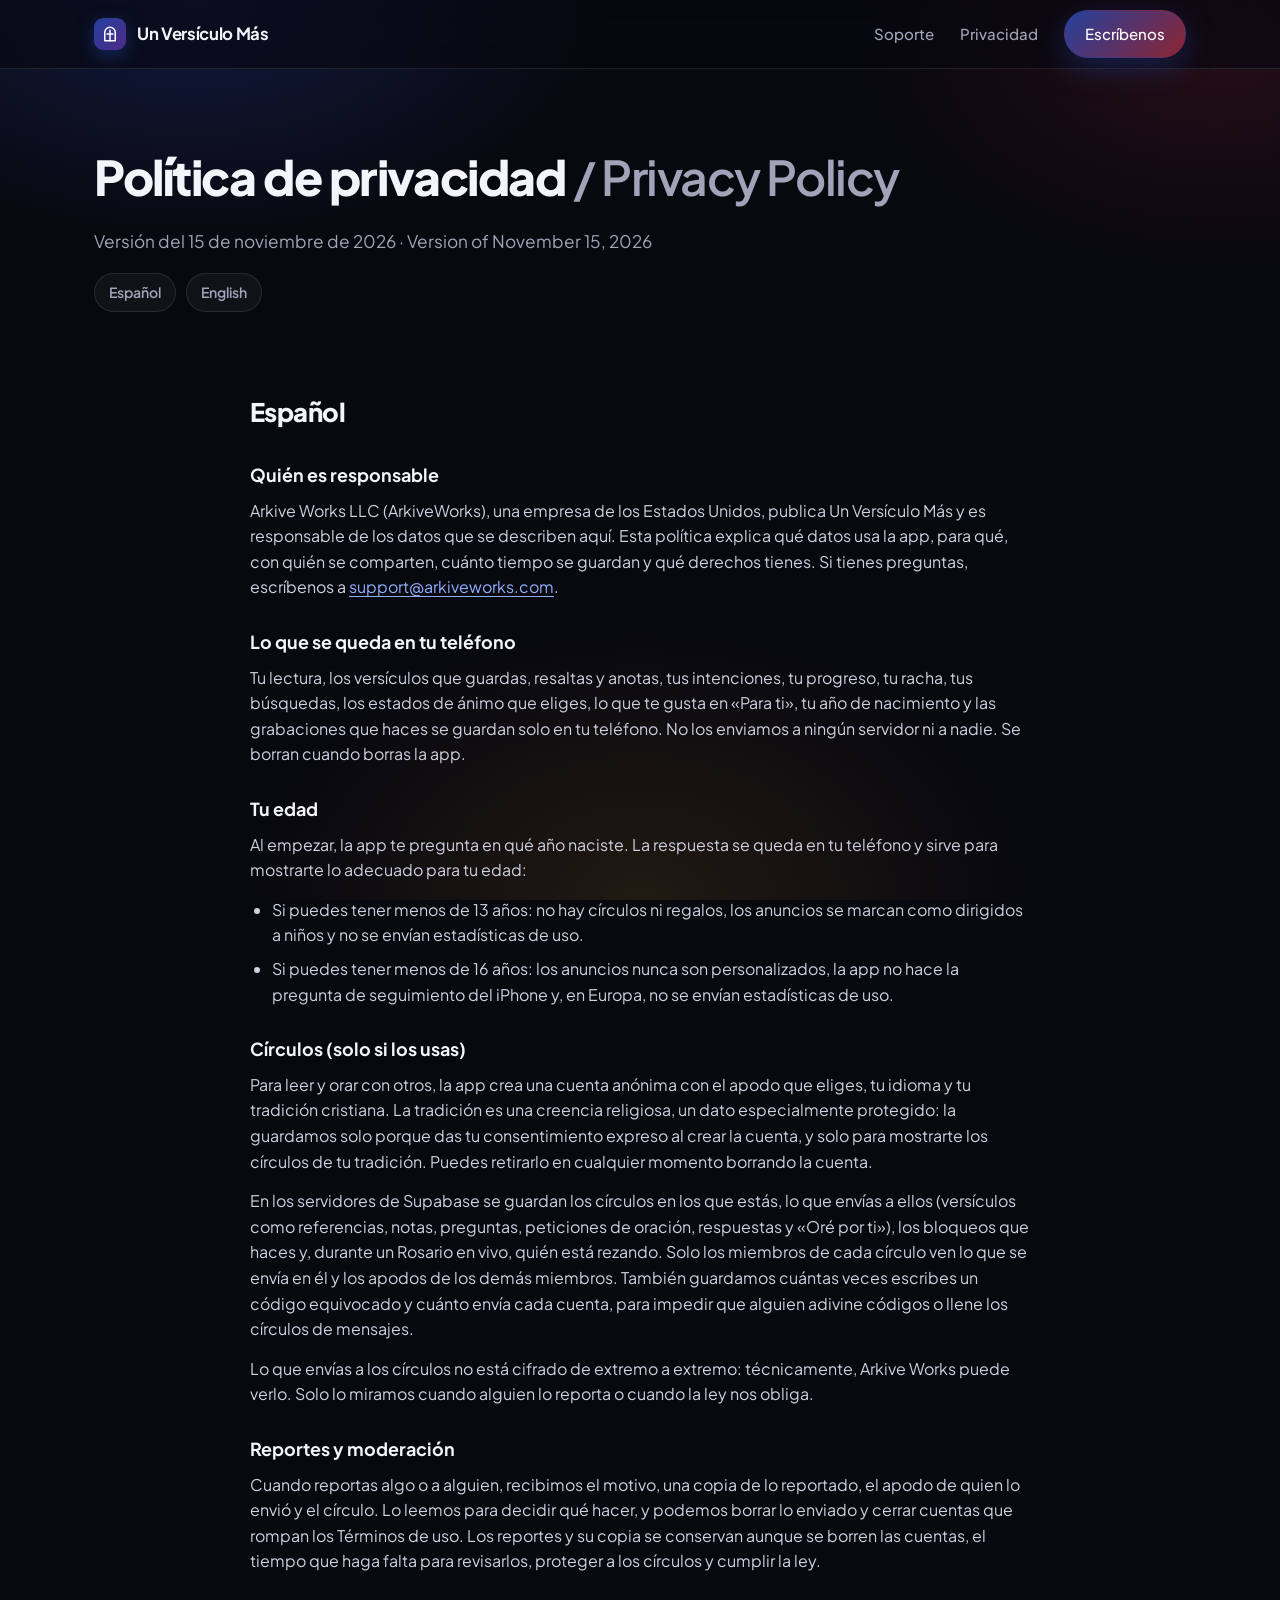
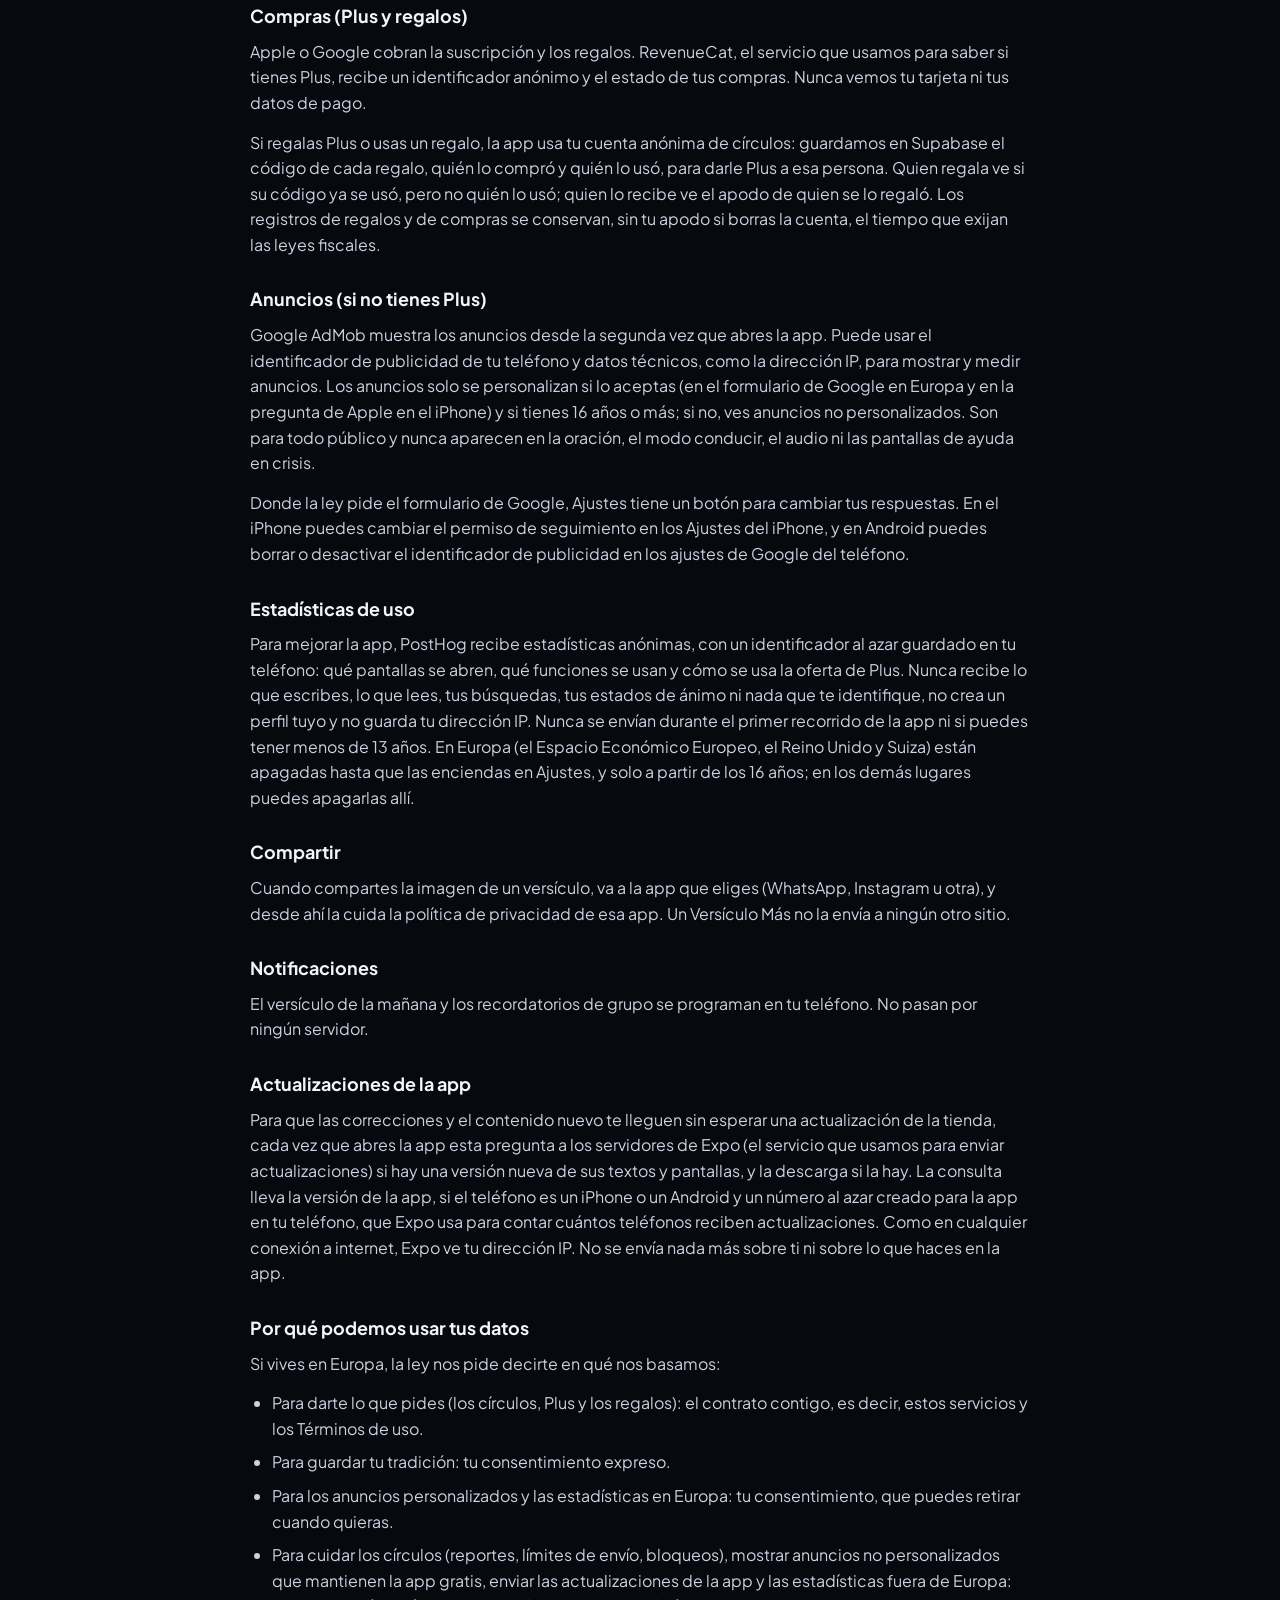
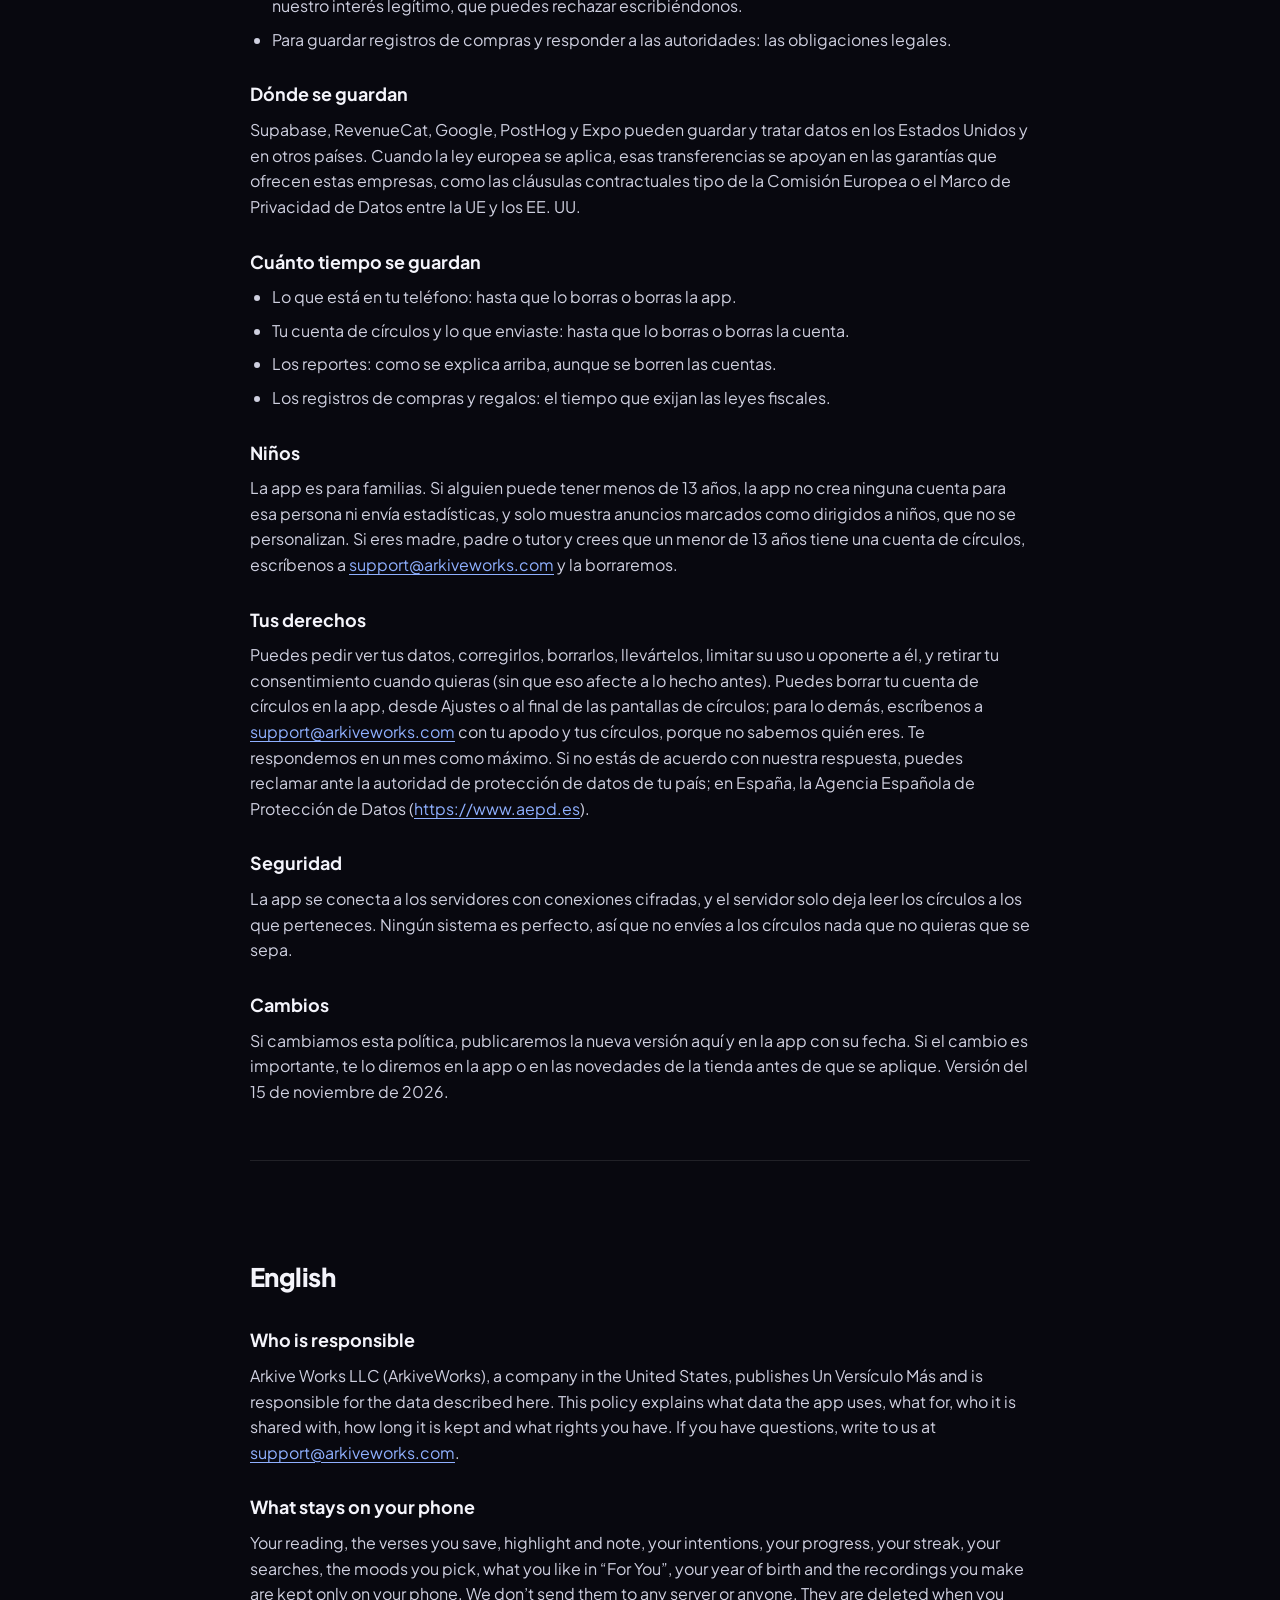
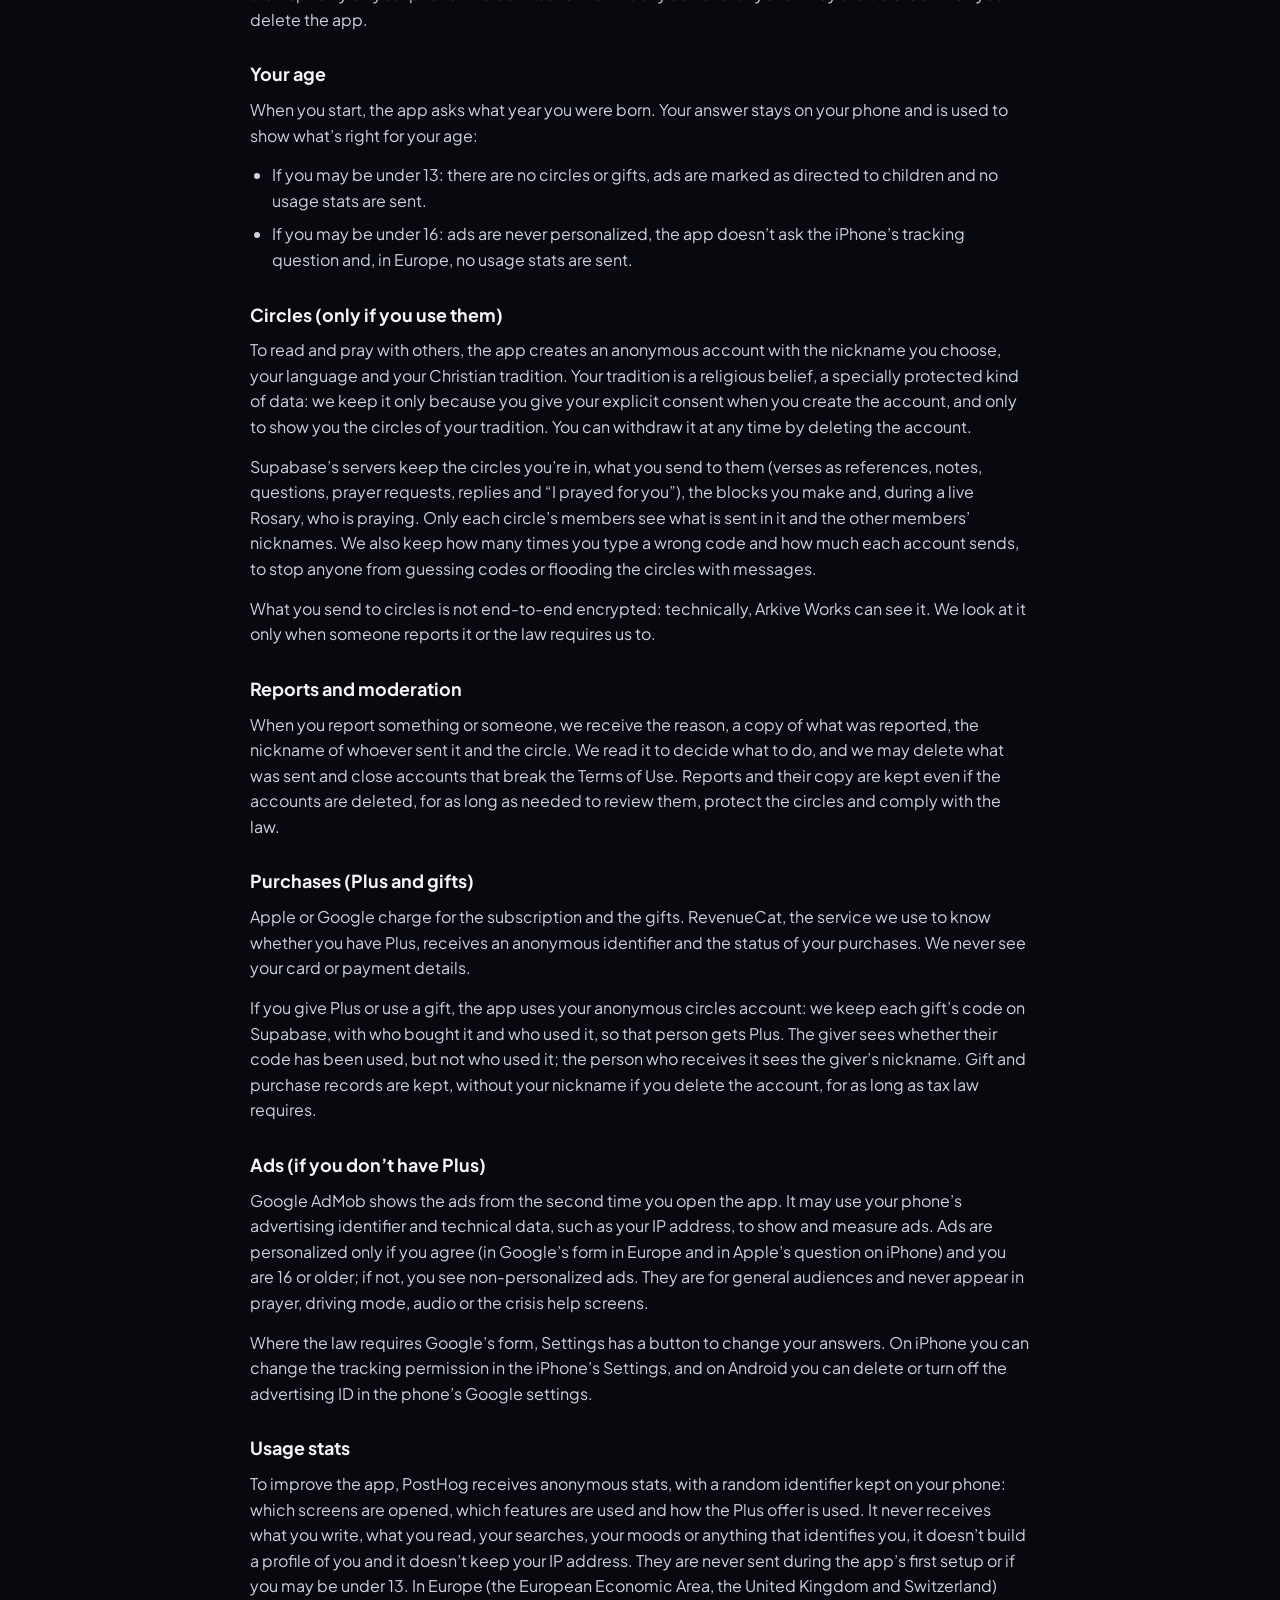
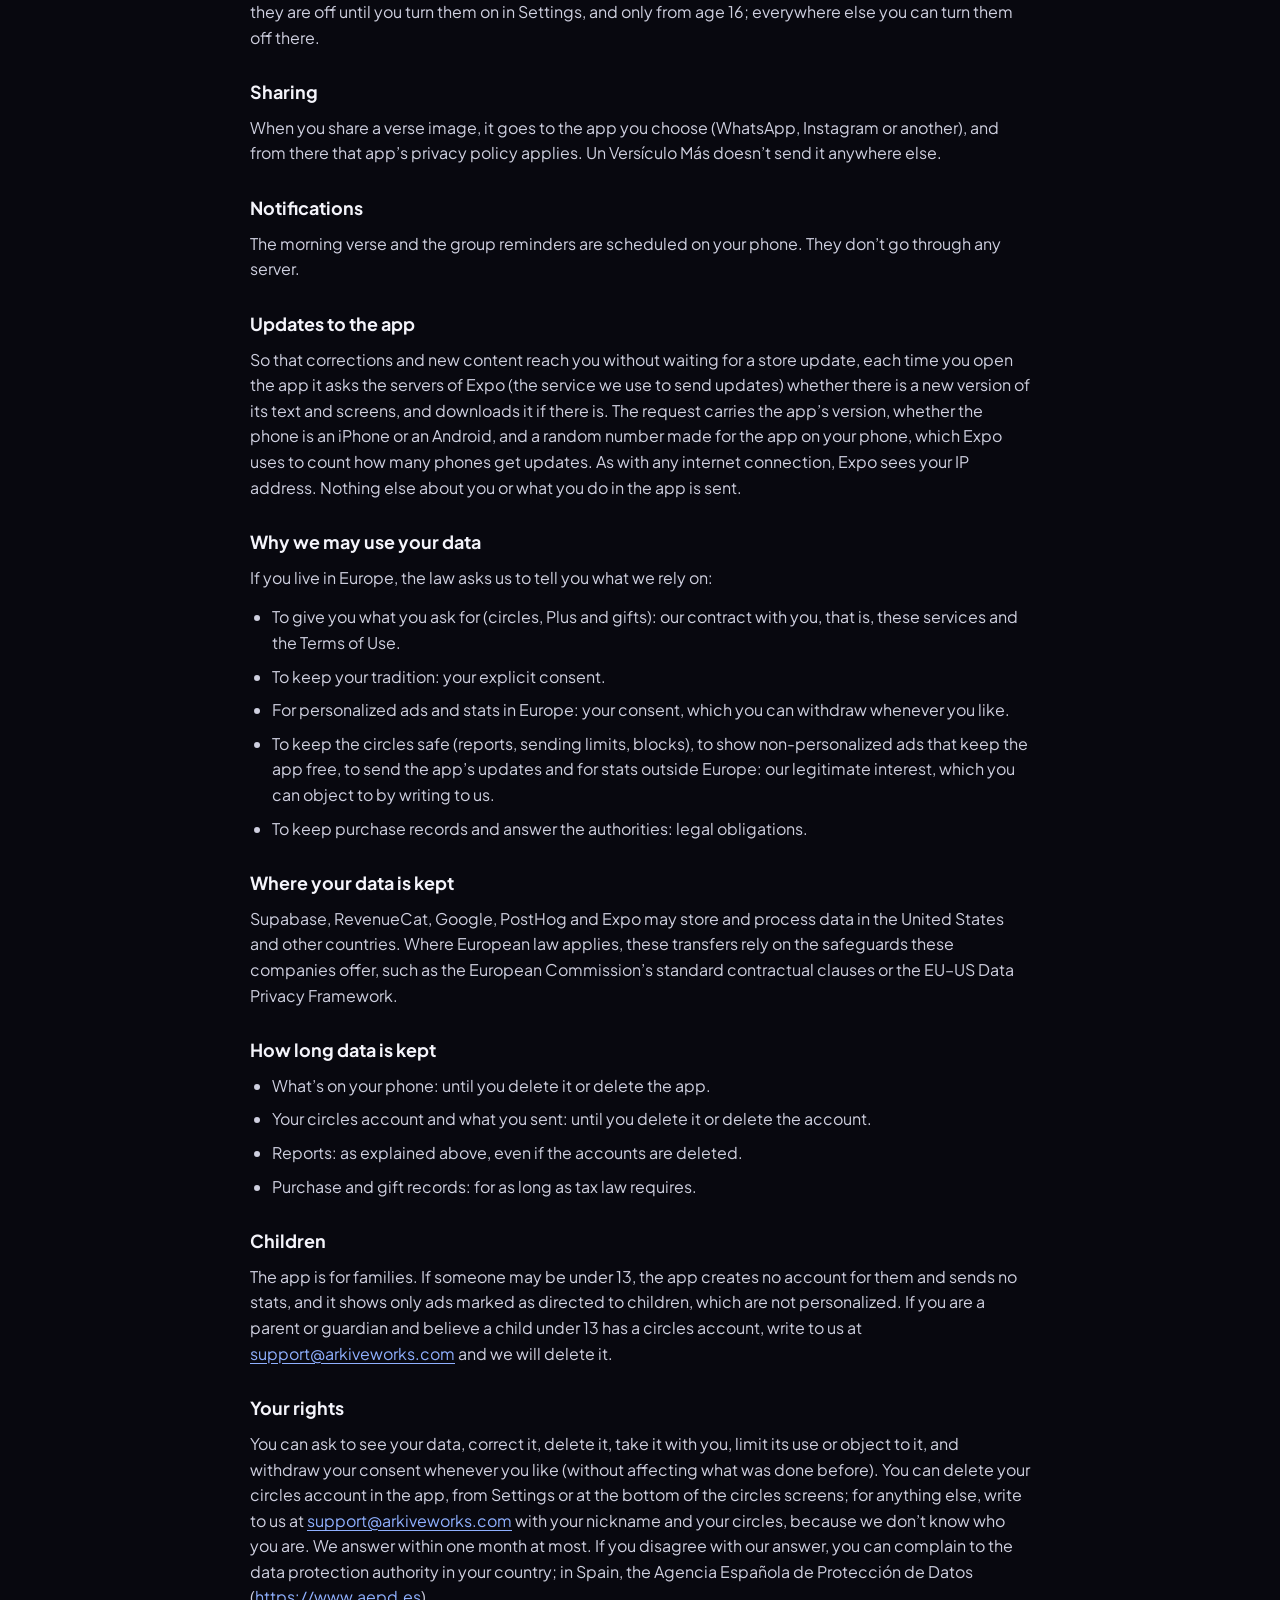
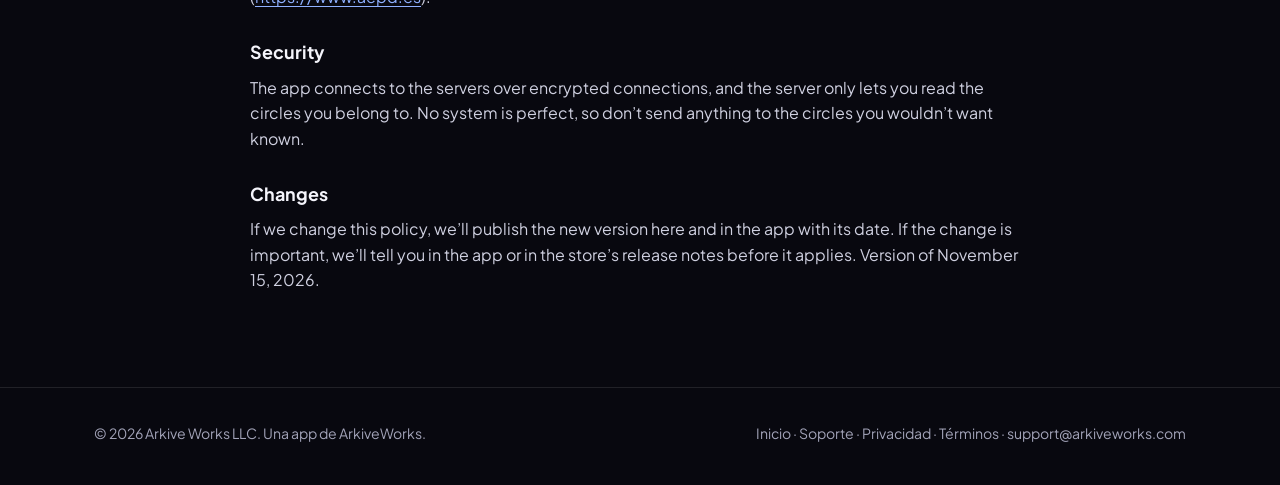
==== commit 7f743840: "Update the app's pages: Catholic wording taken out, store buttons, privacy wording Co-Authored-By: C" ====
--- a/biblia/privacy.html
+++ b/biblia/privacy.html
@@ -46,7 +46,7 @@
     </ul>
 
     <h3>Círculos (solo si los usas)</h3>
-    <p>Para leer y orar con otros, la app crea una cuenta anónima con el apodo que eliges, tu idioma y tu tradición (católica o evangélica). La tradición es una creencia religiosa, un dato especialmente protegido: la guardamos solo porque das tu consentimiento expreso al crear la cuenta, y solo para mostrarte los círculos de tu tradición. Puedes retirarlo en cualquier momento borrando la cuenta.</p>
+    <p>Para leer y orar con otros, la app crea una cuenta anónima con el apodo que eliges, tu idioma y tu tradición cristiana. La tradición es una creencia religiosa, un dato especialmente protegido: la guardamos solo porque das tu consentimiento expreso al crear la cuenta, y solo para mostrarte los círculos de tu tradición. Puedes retirarlo en cualquier momento borrando la cuenta.</p>
     <p>En los servidores de Supabase se guardan los círculos en los que estás, lo que envías a ellos (versículos como referencias, notas, preguntas, peticiones de oración, respuestas y «Oré por ti»), los bloqueos que haces y, durante un Rosario en vivo, quién está rezando. Solo los miembros de cada círculo ven lo que se envía en él y los apodos de los demás miembros. También guardamos cuántas veces escribes un código equivocado y cuánto envía cada cuenta, para impedir que alguien adivine códigos o llene los círculos de mensajes.</p>
     <p>Lo que envías a los círculos no está cifrado de extremo a extremo: técnicamente, Arkive Works puede verlo. Solo lo miramos cuando alguien lo reporta o cuando la ley nos obliga.</p>
 
@@ -126,7 +126,7 @@
     </ul>
 
     <h3>Circles (only if you use them)</h3>
-    <p>To read and pray with others, the app creates an anonymous account with the nickname you choose, your language and your tradition (Catholic or Evangelical). Your tradition is a religious belief, a specially protected kind of data: we keep it only because you give your explicit consent when you create the account, and only to show you the circles of your tradition. You can withdraw it at any time by deleting the account.</p>
+    <p>To read and pray with others, the app creates an anonymous account with the nickname you choose, your language and your Christian tradition. Your tradition is a religious belief, a specially protected kind of data: we keep it only because you give your explicit consent when you create the account, and only to show you the circles of your tradition. You can withdraw it at any time by deleting the account.</p>
     <p>Supabase’s servers keep the circles you’re in, what you send to them (verses as references, notes, questions, prayer requests, replies and “I prayed for you”), the blocks you make and, during a live Rosary, who is praying. Only each circle’s members see what is sent in it and the other members’ nicknames. We also keep how many times you type a wrong code and how much each account sends, to stop anyone from guessing codes or flooding the circles with messages.</p>
     <p>What you send to circles is not end-to-end encrypted: technically, Arkive Works can see it. We look at it only when someone reports it or the law requires us to.</p>
 
--- a/biblia/style.css
+++ b/biblia/style.css
@@ -44,6 +44,15 @@
 .jewel-text{background:linear-gradient(120deg,#6f8cff 0%,#e0566b 45%,var(--amber) 100%);-webkit-background-clip:text;background-clip:text;color:transparent}
 .lead{font-size:clamp(1.05rem,2vw,1.25rem);color:var(--muted);max-width:640px;margin:0 auto 14px}
 .lead-en{font-size:1rem;color:#8f90a6;max-width:640px;margin:0 auto 34px;font-style:italic}
+/* The two store buttons under the title: a label while the app is on its way, a white button once it is live. */
+.stores{display:flex;gap:14px;justify-content:center;flex-wrap:wrap}
+.store{display:inline-flex;align-items:center;gap:12px;min-height:58px;min-width:220px;padding:10px 22px;border-radius:16px;border:1px solid var(--border);background:var(--surface-2);color:var(--text);text-align:left;font-weight:700;font-size:1.05rem;line-height:1.25;transition:transform .18s ease,box-shadow .18s ease}
+.store small{display:block;font-weight:500;font-size:.74rem;color:var(--muted)}
+.store svg{width:24px;height:24px;flex:none}
+.store.soon{color:#cfd0e0}
+a.store{background:#fff;border-color:#fff;color:#16181d;box-shadow:0 10px 30px rgba(36,65,158,.35)}
+a.store small{color:#5a5f6b}
+a.store:hover{transform:translateY(-2px)}
 section{padding:60px 0}
 .section-head{text-align:center;max-width:640px;margin:0 auto 46px}
 .section-head h2{font-size:clamp(1.8rem,3.5vw,2.5rem);letter-spacing:-.03em;font-weight:800;margin-bottom:12px}
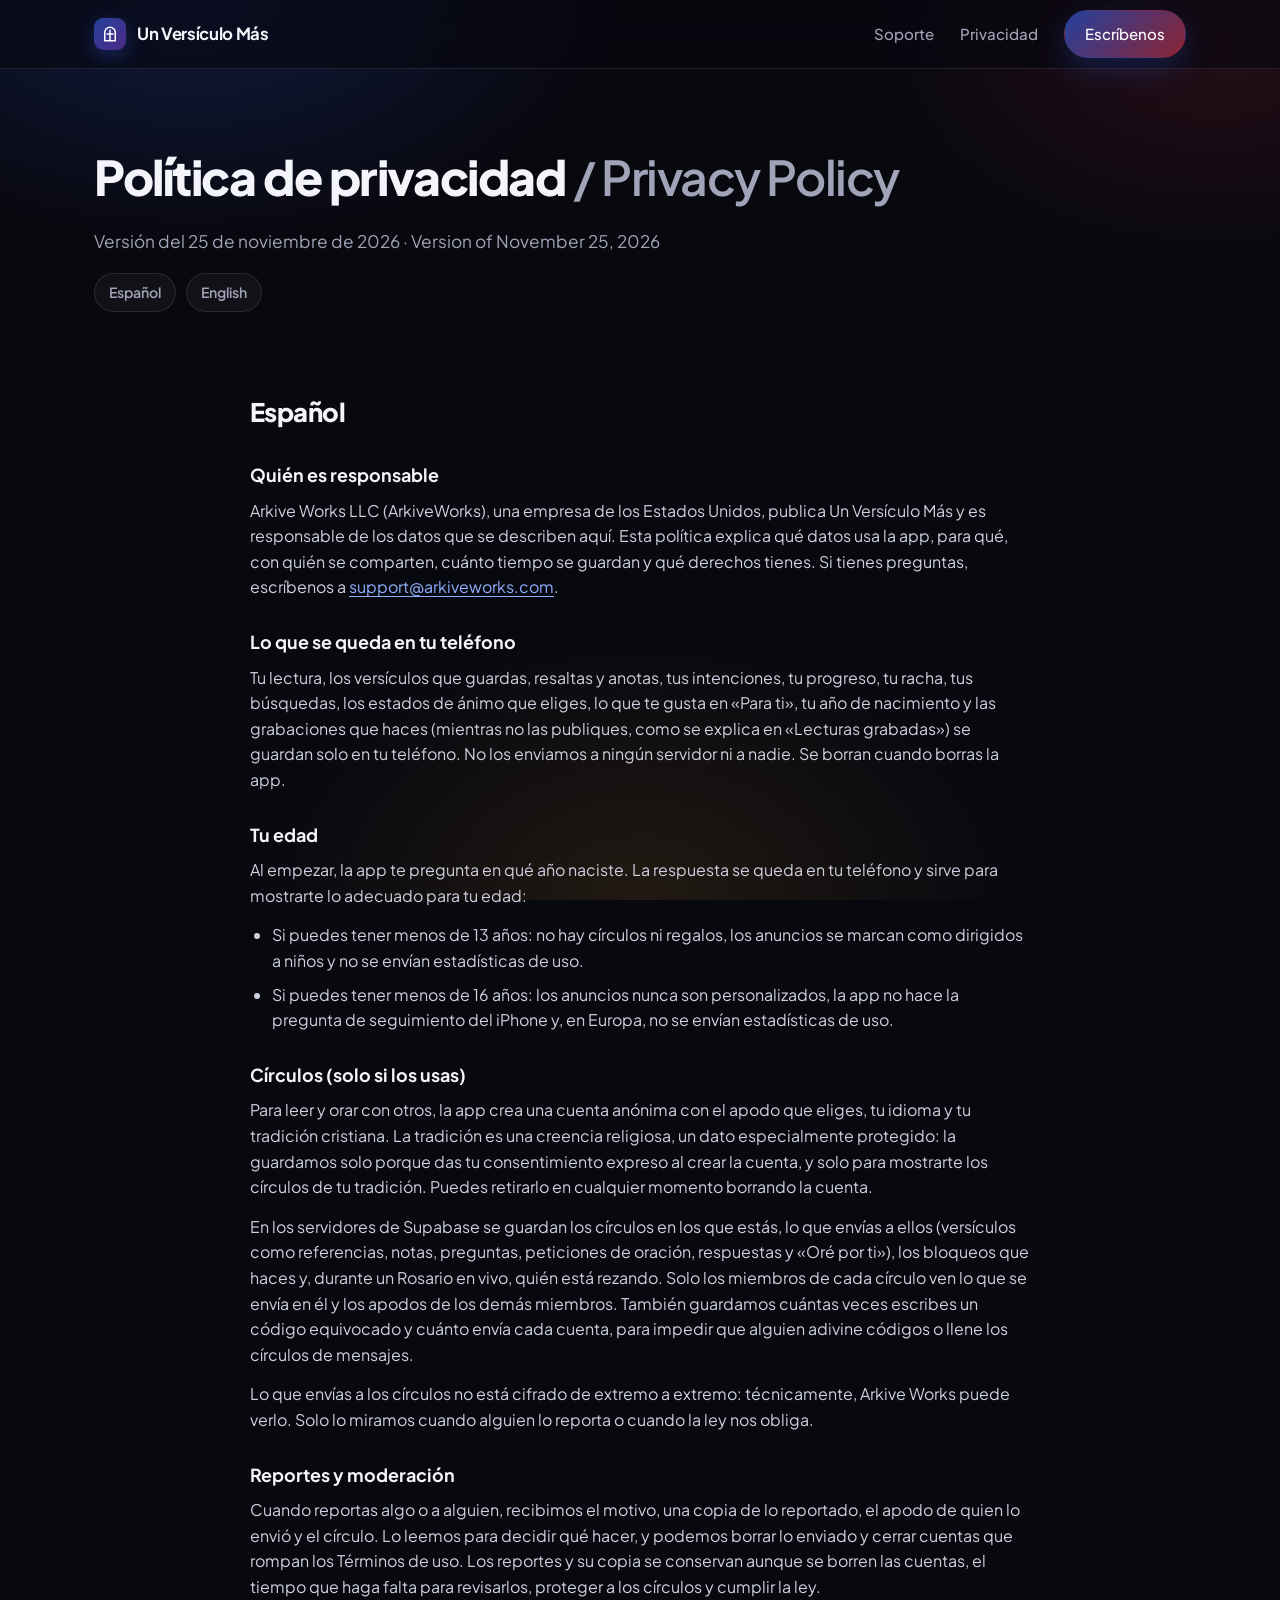
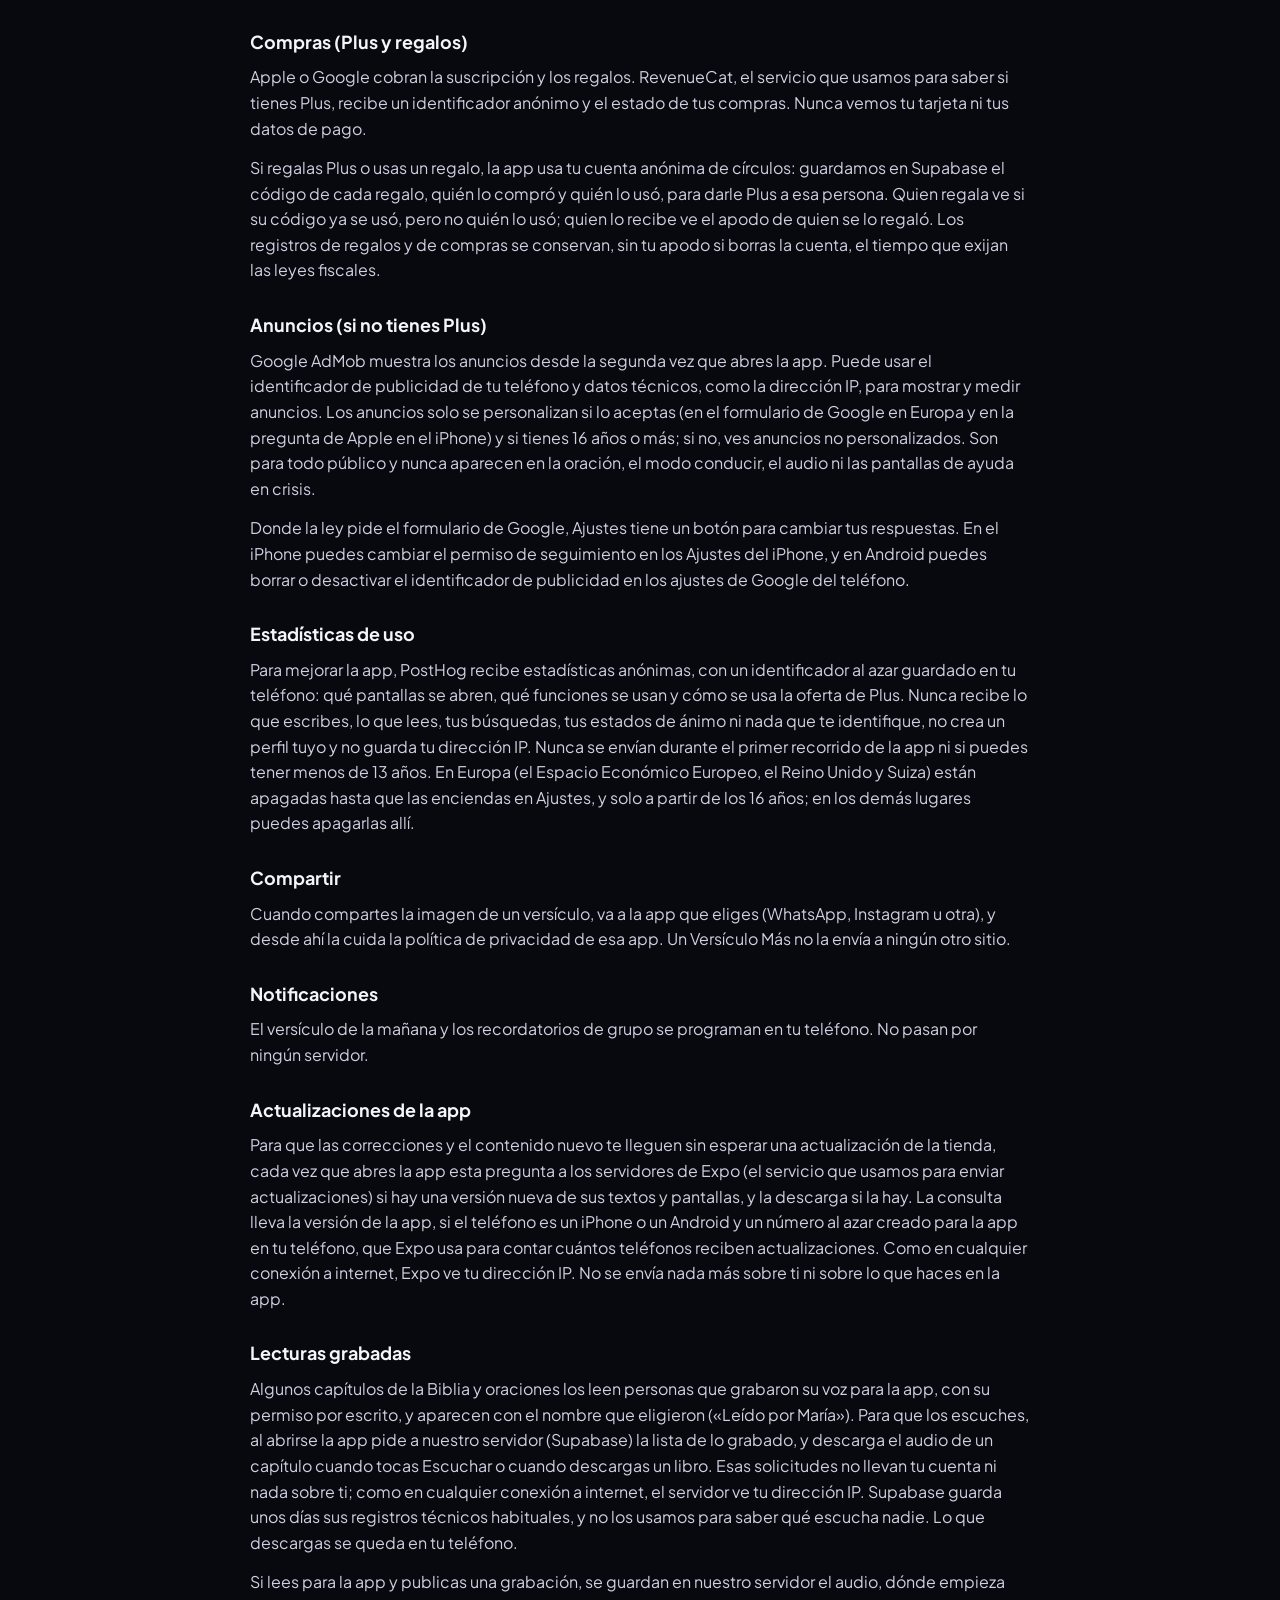
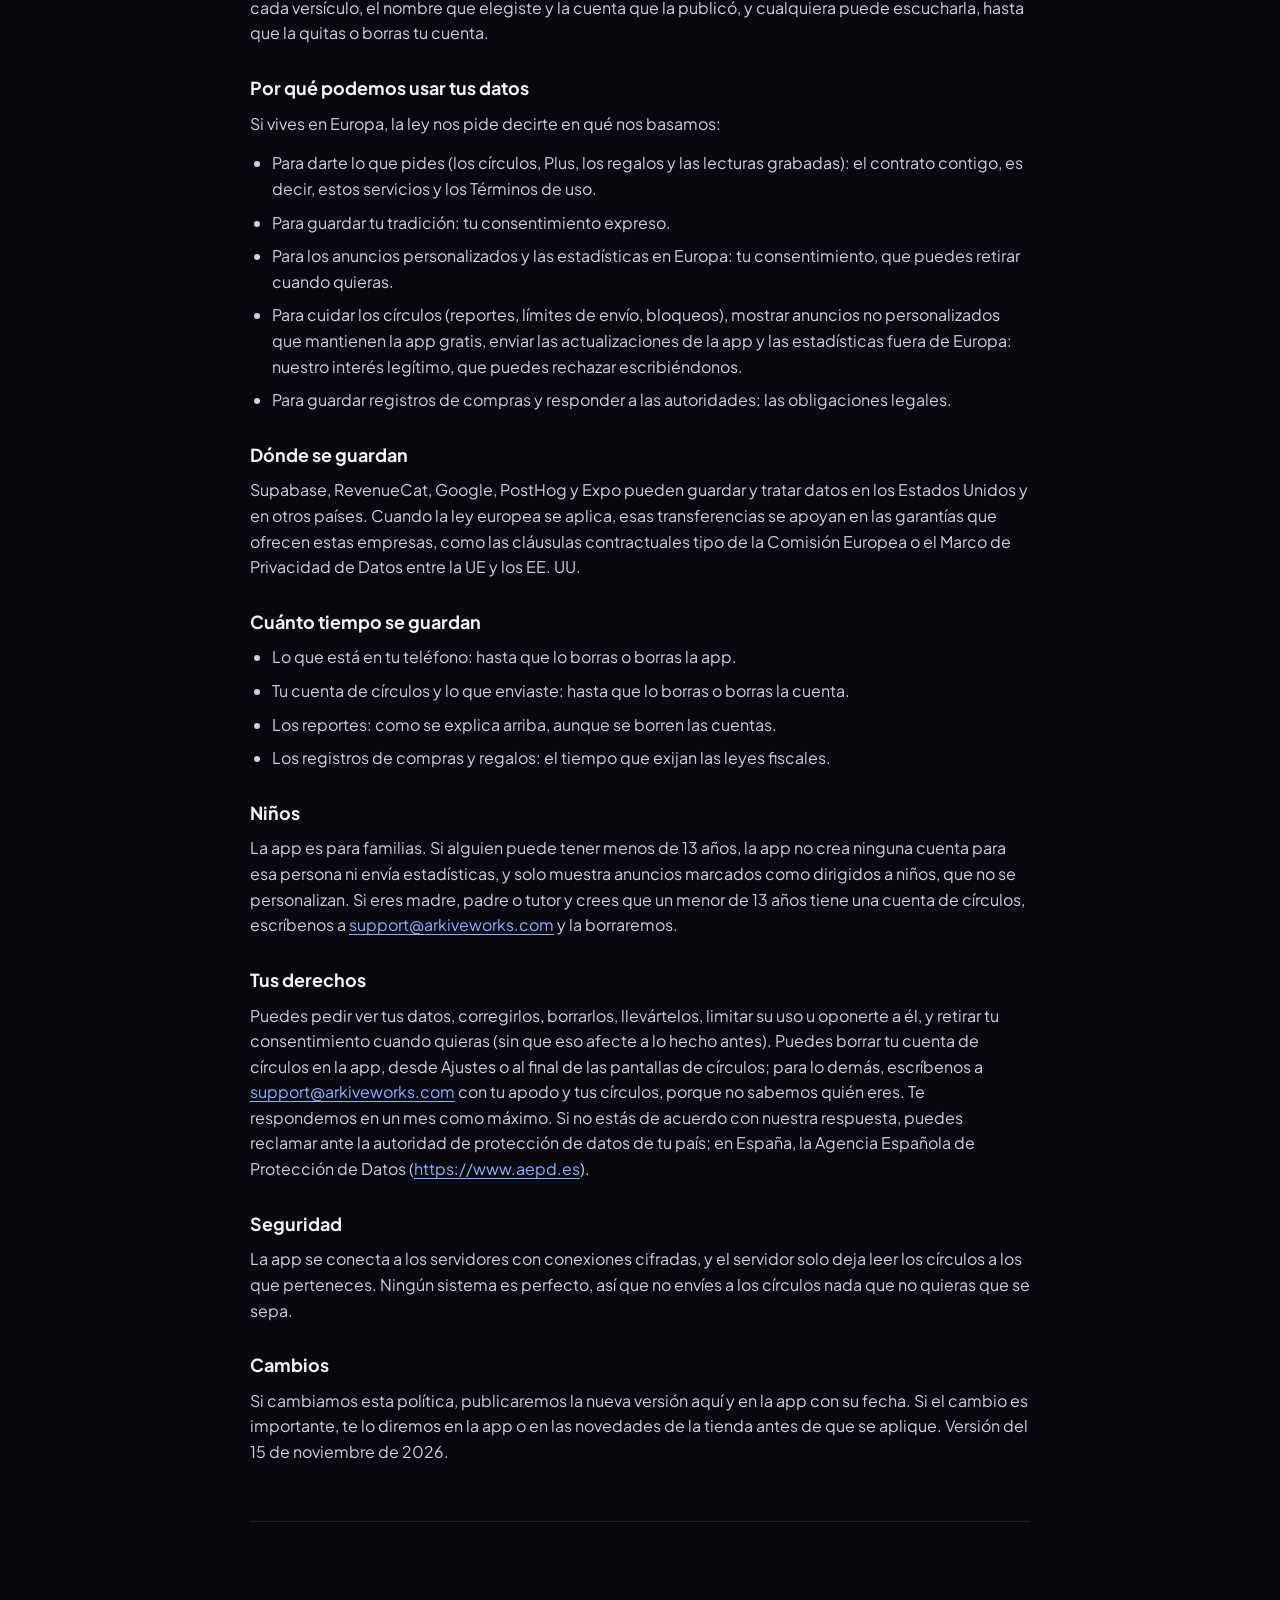
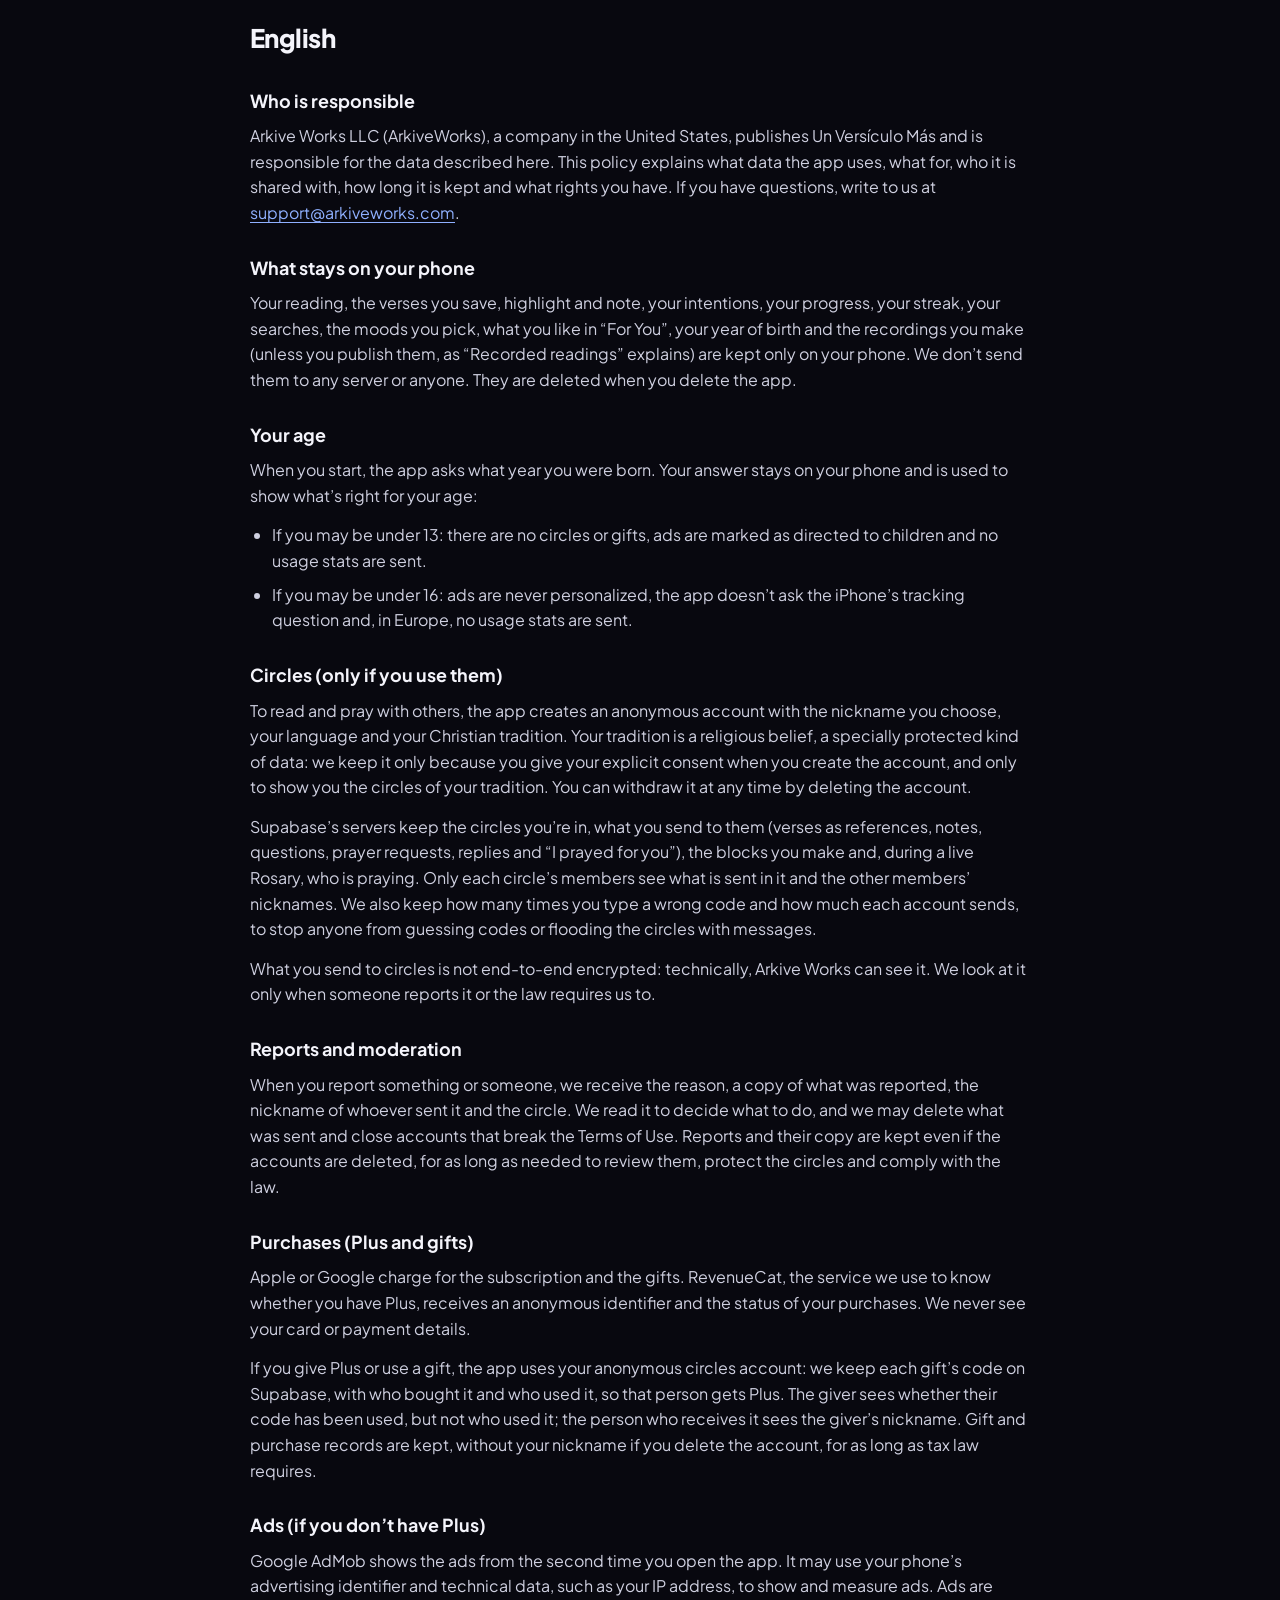
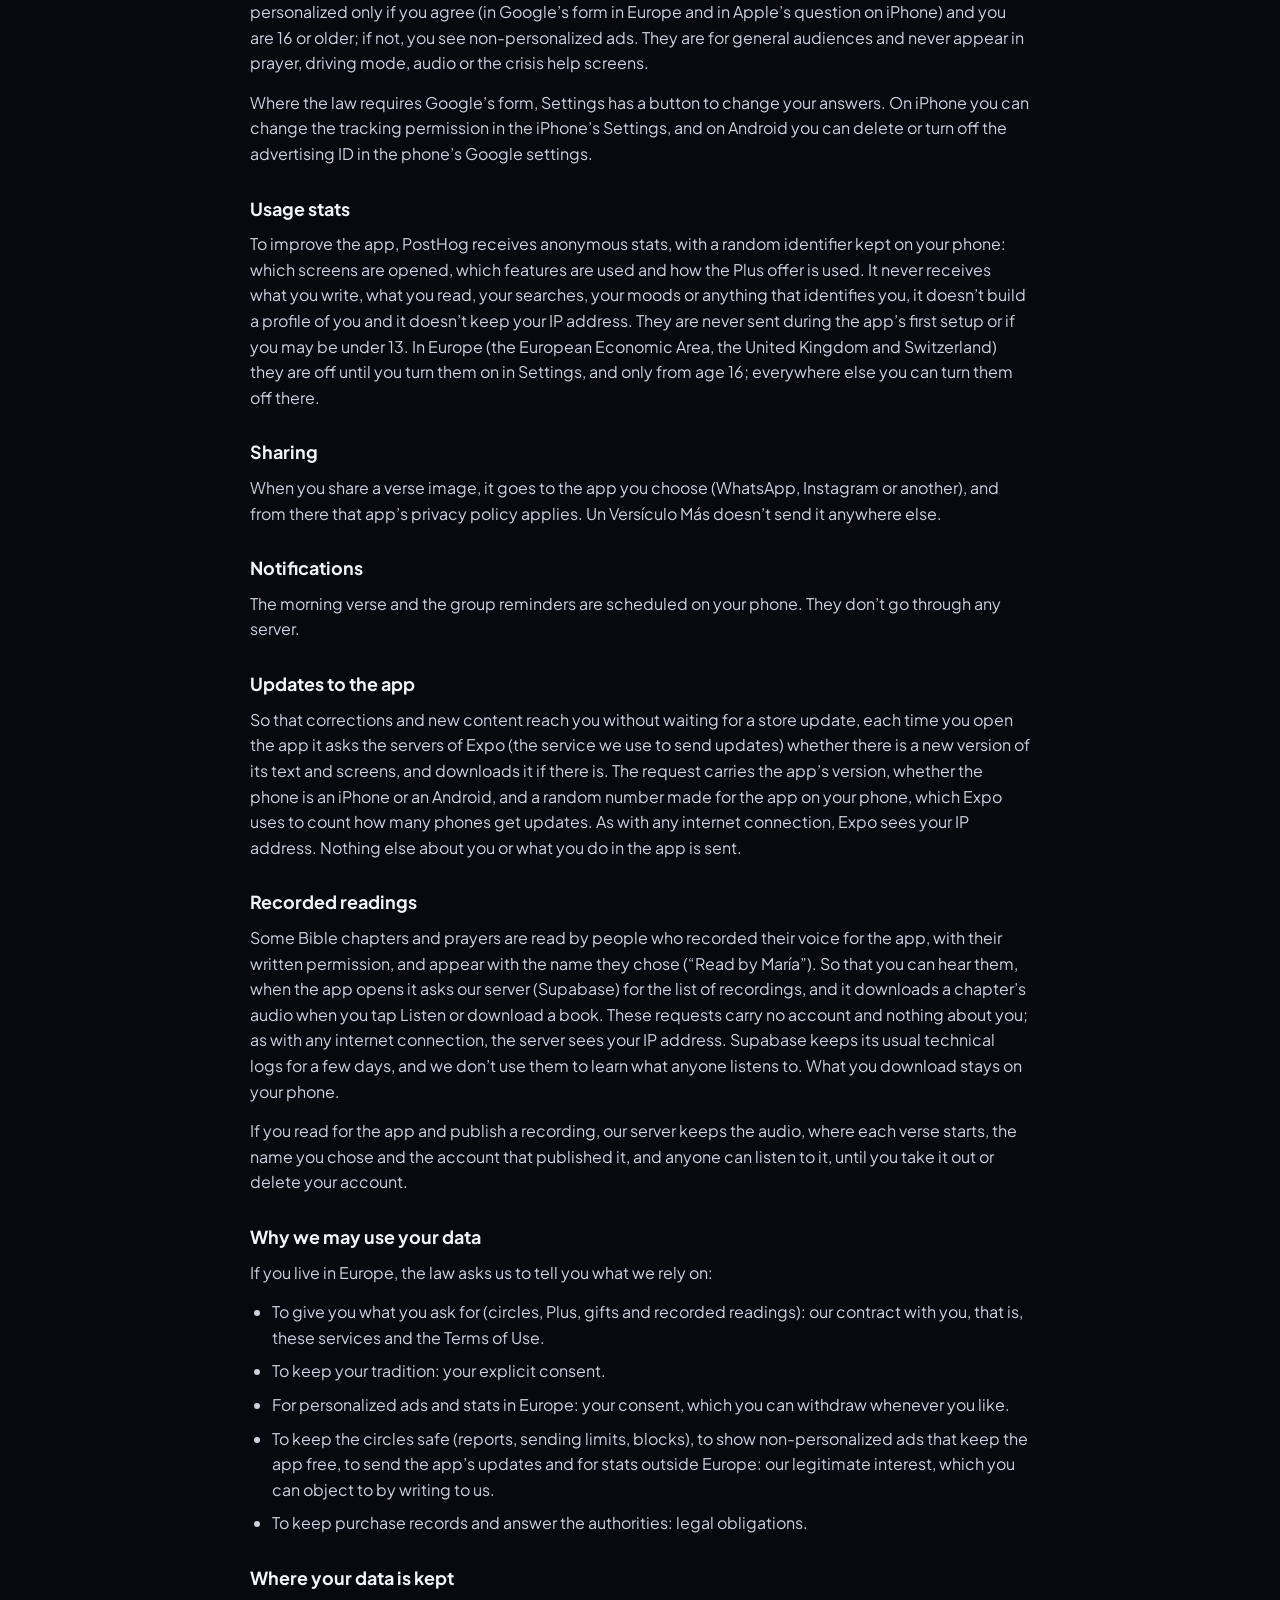
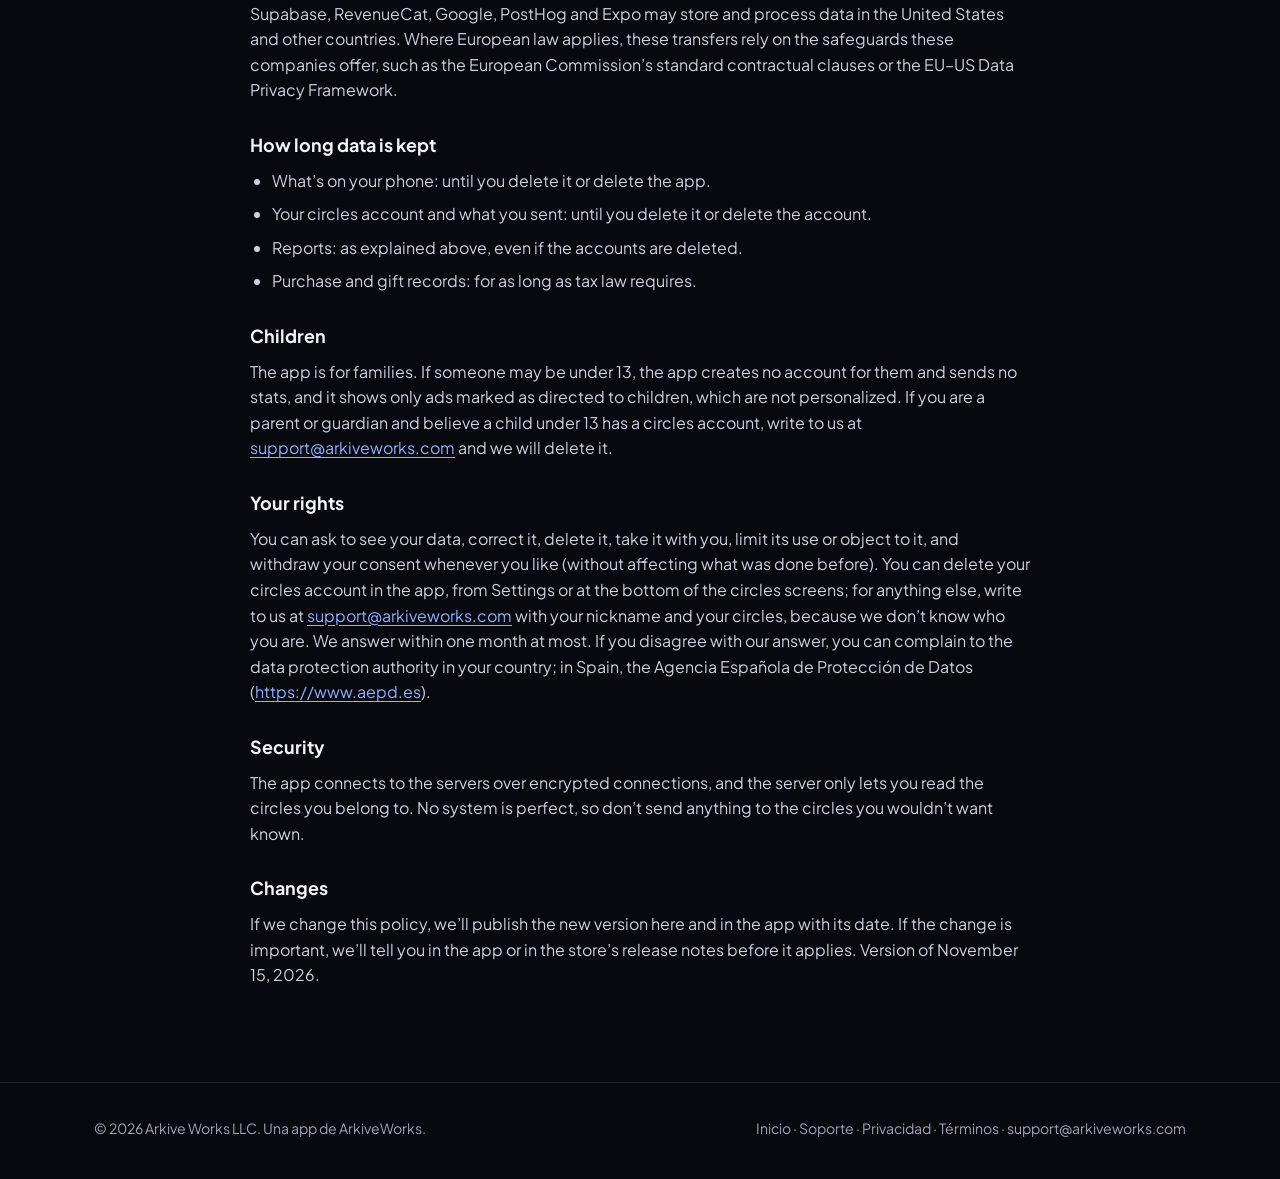
==== commit 0ec23d31: "Privacy policy version 7: recorded readings Co-Authored-By: Claude Opus 5.5 <noreply@anthropic.com>" ====
--- a/biblia/privacy.html
+++ b/biblia/privacy.html
@@ -23,7 +23,7 @@
 <header class="page-hero">
   <div class="container">
     <h1>Política de privacidad <span style="color:var(--muted);font-weight:600" lang="en">/ Privacy Policy</span></h1>
-    <p>Versión del 15 de noviembre de 2026 · <span lang="en">Version of November 15, 2026</span></p>
+    <p>Versión del 25 de noviembre de 2026 · <span lang="en">Version of November 25, 2026</span></p>
     <div class="lang-switch"><a href="#es">Español</a><a href="#en">English</a></div>
   </div>
 </header>
@@ -36,7 +36,7 @@
     <p>Arkive Works LLC (ArkiveWorks), una empresa de los Estados Unidos, publica Un Versículo Más y es responsable de los datos que se describen aquí. Esta política explica qué datos usa la app, para qué, con quién se comparten, cuánto tiempo se guardan y qué derechos tienes. Si tienes preguntas, escríbenos a <a href="mailto:support@arkiveworks.com">support@arkiveworks.com</a>.</p>
 
     <h3>Lo que se queda en tu teléfono</h3>
-    <p>Tu lectura, los versículos que guardas, resaltas y anotas, tus intenciones, tu progreso, tu racha, tus búsquedas, los estados de ánimo que eliges, lo que te gusta en «Para ti», tu año de nacimiento y las grabaciones que haces se guardan solo en tu teléfono. No los enviamos a ningún servidor ni a nadie. Se borran cuando borras la app.</p>
+    <p>Tu lectura, los versículos que guardas, resaltas y anotas, tus intenciones, tu progreso, tu racha, tus búsquedas, los estados de ánimo que eliges, lo que te gusta en «Para ti», tu año de nacimiento y las grabaciones que haces (mientras no las publiques, como se explica en «Lecturas grabadas») se guardan solo en tu teléfono. No los enviamos a ningún servidor ni a nadie. Se borran cuando borras la app.</p>
 
     <h3>Tu edad</h3>
     <p>Al empezar, la app te pregunta en qué año naciste. La respuesta se queda en tu teléfono y sirve para mostrarte lo adecuado para tu edad:</p>
@@ -73,10 +73,14 @@
     <h3>Actualizaciones de la app</h3>
     <p>Para que las correcciones y el contenido nuevo te lleguen sin esperar una actualización de la tienda, cada vez que abres la app esta pregunta a los servidores de Expo (el servicio que usamos para enviar actualizaciones) si hay una versión nueva de sus textos y pantallas, y la descarga si la hay. La consulta lleva la versión de la app, si el teléfono es un iPhone o un Android y un número al azar creado para la app en tu teléfono, que Expo usa para contar cuántos teléfonos reciben actualizaciones. Como en cualquier conexión a internet, Expo ve tu dirección IP. No se envía nada más sobre ti ni sobre lo que haces en la app.</p>
 
+    <h3>Lecturas grabadas</h3>
+    <p>Algunos capítulos de la Biblia y oraciones los leen personas que grabaron su voz para la app, con su permiso por escrito, y aparecen con el nombre que eligieron («Leído por María»). Para que los escuches, al abrirse la app pide a nuestro servidor (Supabase) la lista de lo grabado, y descarga el audio de un capítulo cuando tocas Escuchar o cuando descargas un libro. Esas solicitudes no llevan tu cuenta ni nada sobre ti; como en cualquier conexión a internet, el servidor ve tu dirección IP. Supabase guarda unos días sus registros técnicos habituales, y no los usamos para saber qué escucha nadie. Lo que descargas se queda en tu teléfono.</p>
+    <p>Si lees para la app y publicas una grabación, se guardan en nuestro servidor el audio, dónde empieza cada versículo, el nombre que elegiste y la cuenta que la publicó, y cualquiera puede escucharla, hasta que la quitas o borras tu cuenta.</p>
+
     <h3>Por qué podemos usar tus datos</h3>
     <p>Si vives en Europa, la ley nos pide decirte en qué nos basamos:</p>
     <ul>
-      <li>Para darte lo que pides (los círculos, Plus y los regalos): el contrato contigo, es decir, estos servicios y los Términos de uso.</li>
+      <li>Para darte lo que pides (los círculos, Plus, los regalos y las lecturas grabadas): el contrato contigo, es decir, estos servicios y los Términos de uso.</li>
       <li>Para guardar tu tradición: tu consentimiento expreso.</li>
       <li>Para los anuncios personalizados y las estadísticas en Europa: tu consentimiento, que puedes retirar cuando quieras.</li>
       <li>Para cuidar los círculos (reportes, límites de envío, bloqueos), mostrar anuncios no personalizados que mantienen la app gratis, enviar las actualizaciones de la app y las estadísticas fuera de Europa: nuestro interés legítimo, que puedes rechazar escribiéndonos.</li>
@@ -116,7 +120,7 @@
     <p>Arkive Works LLC (ArkiveWorks), a company in the United States, publishes Un Versículo Más and is responsible for the data described here. This policy explains what data the app uses, what for, who it is shared with, how long it is kept and what rights you have. If you have questions, write to us at <a href="mailto:support@arkiveworks.com">support@arkiveworks.com</a>.</p>
 
     <h3>What stays on your phone</h3>
-    <p>Your reading, the verses you save, highlight and note, your intentions, your progress, your streak, your searches, the moods you pick, what you like in “For You”, your year of birth and the recordings you make are kept only on your phone. We don’t send them to any server or anyone. They are deleted when you delete the app.</p>
+    <p>Your reading, the verses you save, highlight and note, your intentions, your progress, your streak, your searches, the moods you pick, what you like in “For You”, your year of birth and the recordings you make (unless you publish them, as “Recorded readings” explains) are kept only on your phone. We don’t send them to any server or anyone. They are deleted when you delete the app.</p>
 
     <h3>Your age</h3>
     <p>When you start, the app asks what year you were born. Your answer stays on your phone and is used to show what’s right for your age:</p>
@@ -153,10 +157,14 @@
     <h3>Updates to the app</h3>
     <p>So that corrections and new content reach you without waiting for a store update, each time you open the app it asks the servers of Expo (the service we use to send updates) whether there is a new version of its text and screens, and downloads it if there is. The request carries the app’s version, whether the phone is an iPhone or an Android, and a random number made for the app on your phone, which Expo uses to count how many phones get updates. As with any internet connection, Expo sees your IP address. Nothing else about you or what you do in the app is sent.</p>
 
+    <h3>Recorded readings</h3>
+    <p>Some Bible chapters and prayers are read by people who recorded their voice for the app, with their written permission, and appear with the name they chose (“Read by María”). So that you can hear them, when the app opens it asks our server (Supabase) for the list of recordings, and it downloads a chapter’s audio when you tap Listen or download a book. These requests carry no account and nothing about you; as with any internet connection, the server sees your IP address. Supabase keeps its usual technical logs for a few days, and we don’t use them to learn what anyone listens to. What you download stays on your phone.</p>
+    <p>If you read for the app and publish a recording, our server keeps the audio, where each verse starts, the name you chose and the account that published it, and anyone can listen to it, until you take it out or delete your account.</p>
+
     <h3>Why we may use your data</h3>
     <p>If you live in Europe, the law asks us to tell you what we rely on:</p>
     <ul>
-      <li>To give you what you ask for (circles, Plus and gifts): our contract with you, that is, these services and the Terms of Use.</li>
+      <li>To give you what you ask for (circles, Plus, gifts and recorded readings): our contract with you, that is, these services and the Terms of Use.</li>
       <li>To keep your tradition: your explicit consent.</li>
       <li>For personalized ads and stats in Europe: your consent, which you can withdraw whenever you like.</li>
       <li>To keep the circles safe (reports, sending limits, blocks), to show non-personalized ads that keep the app free, to send the app’s updates and for stats outside Europe: our legitimate interest, which you can object to by writing to us.</li>
